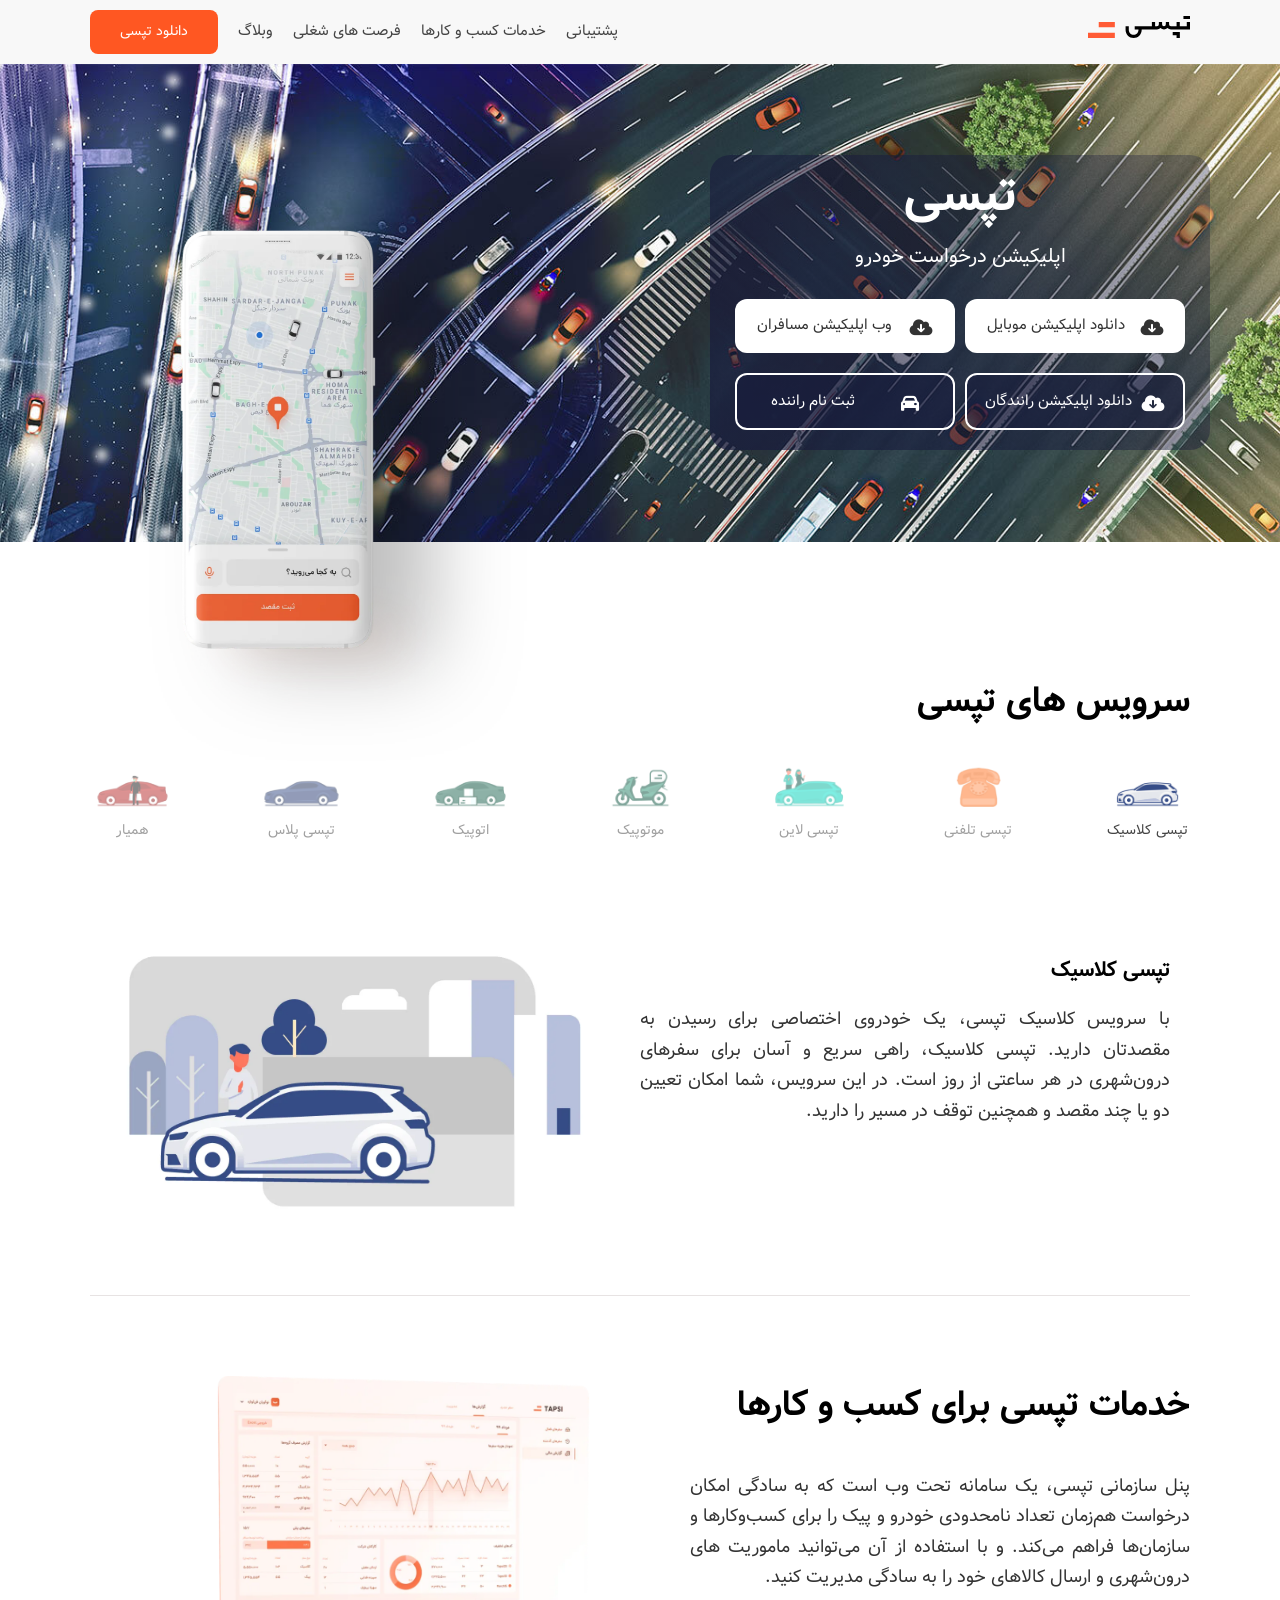
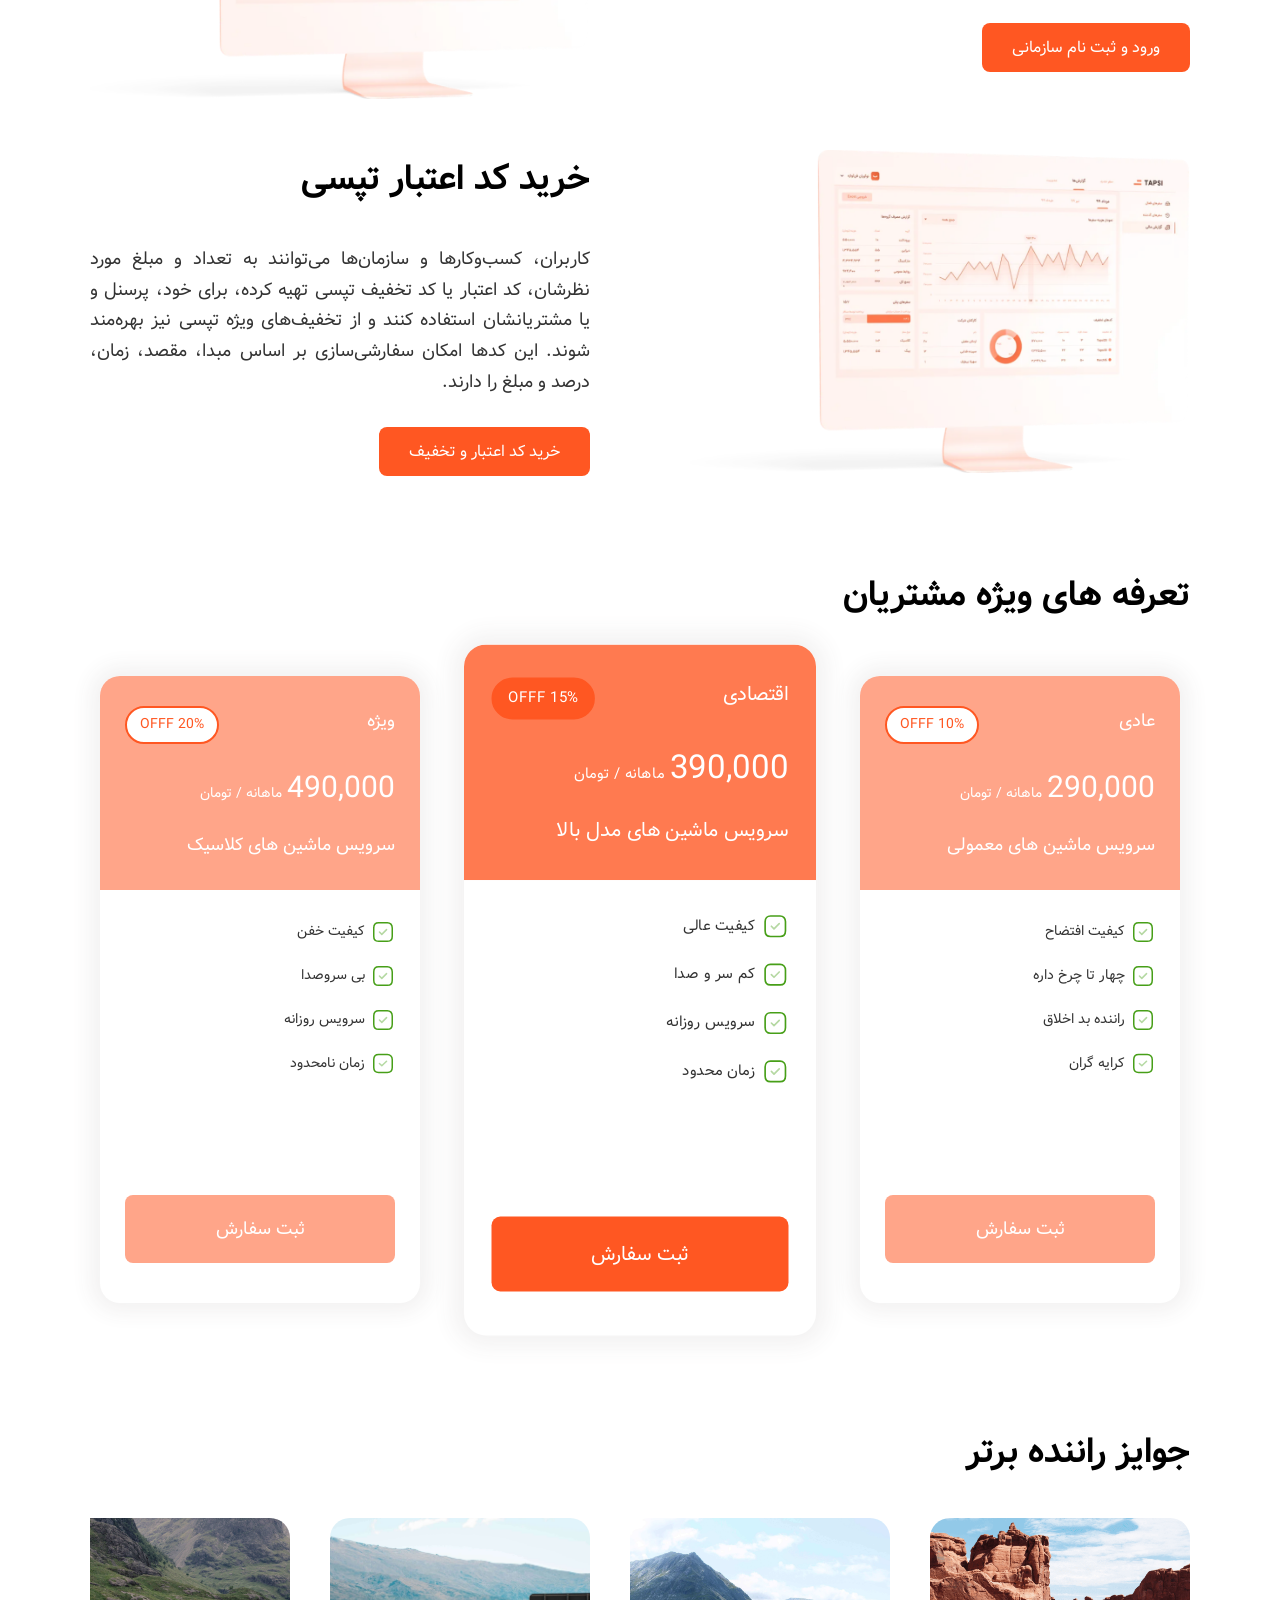
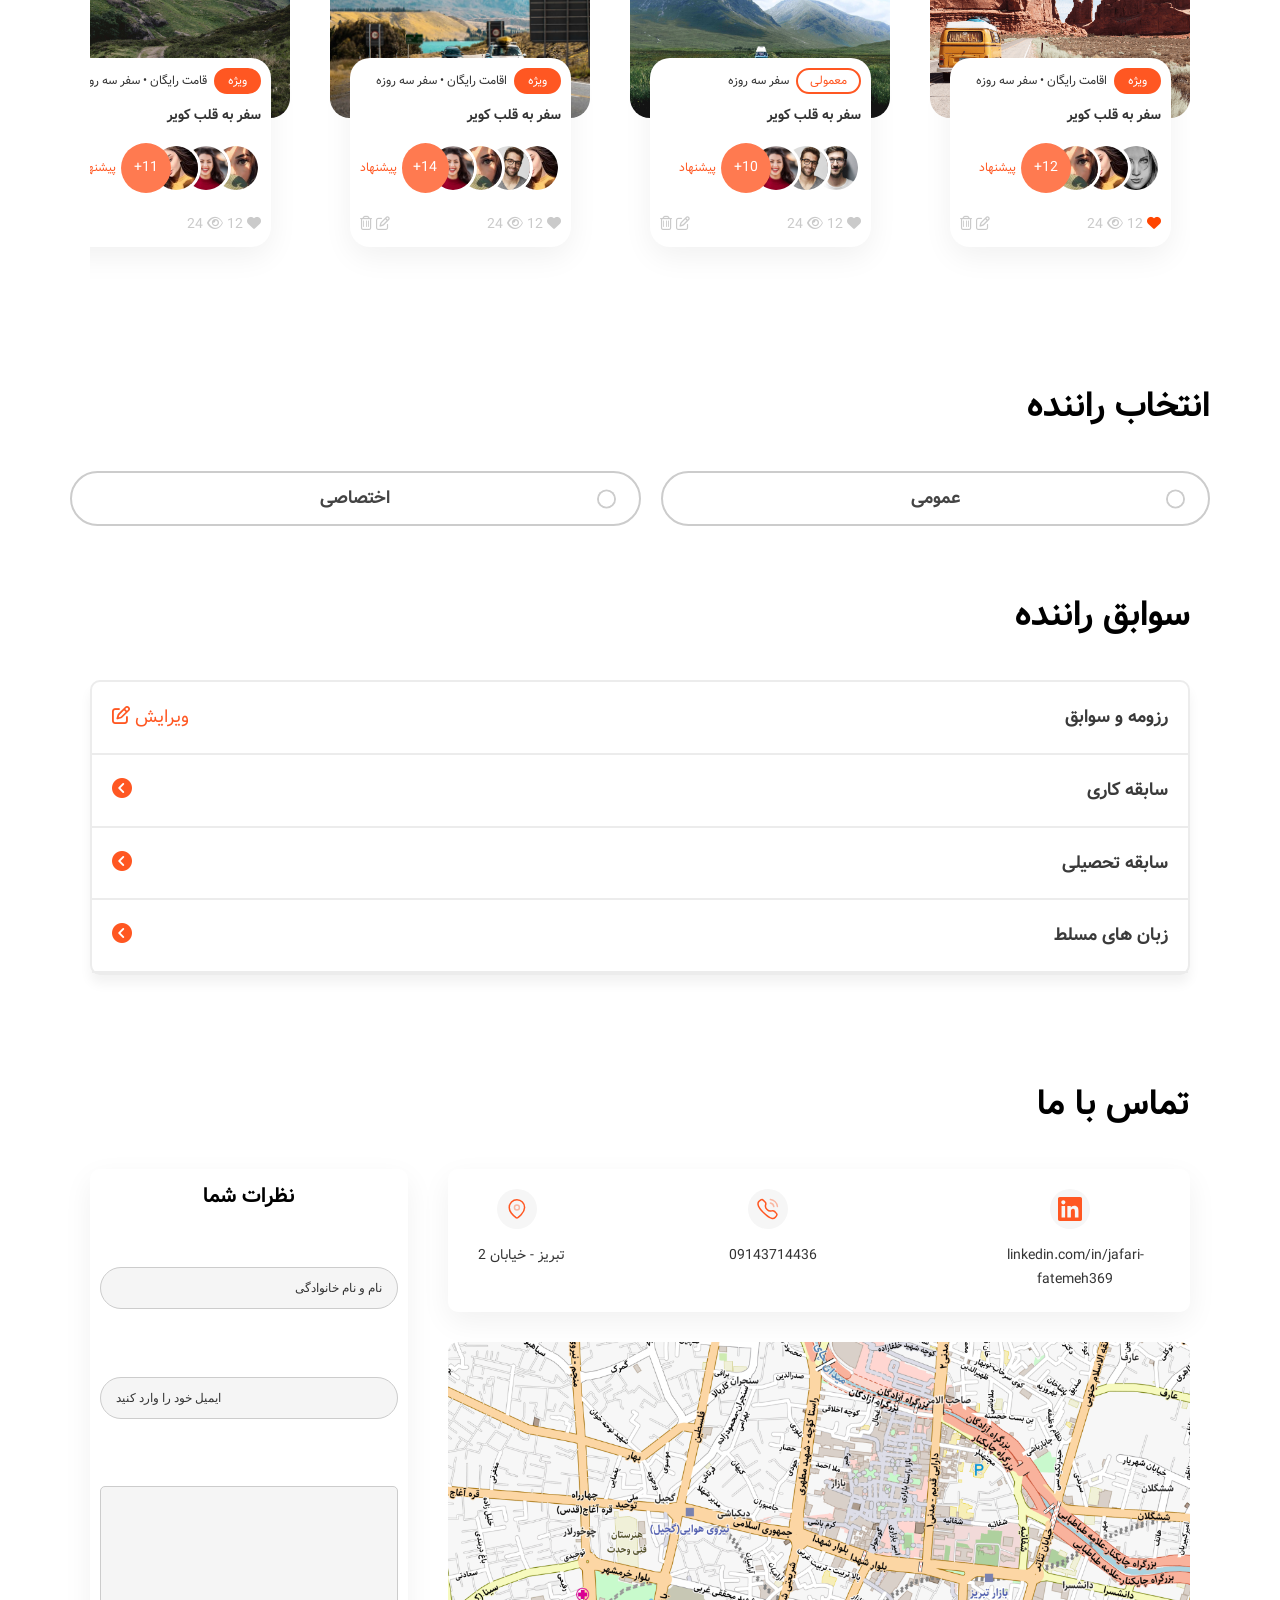
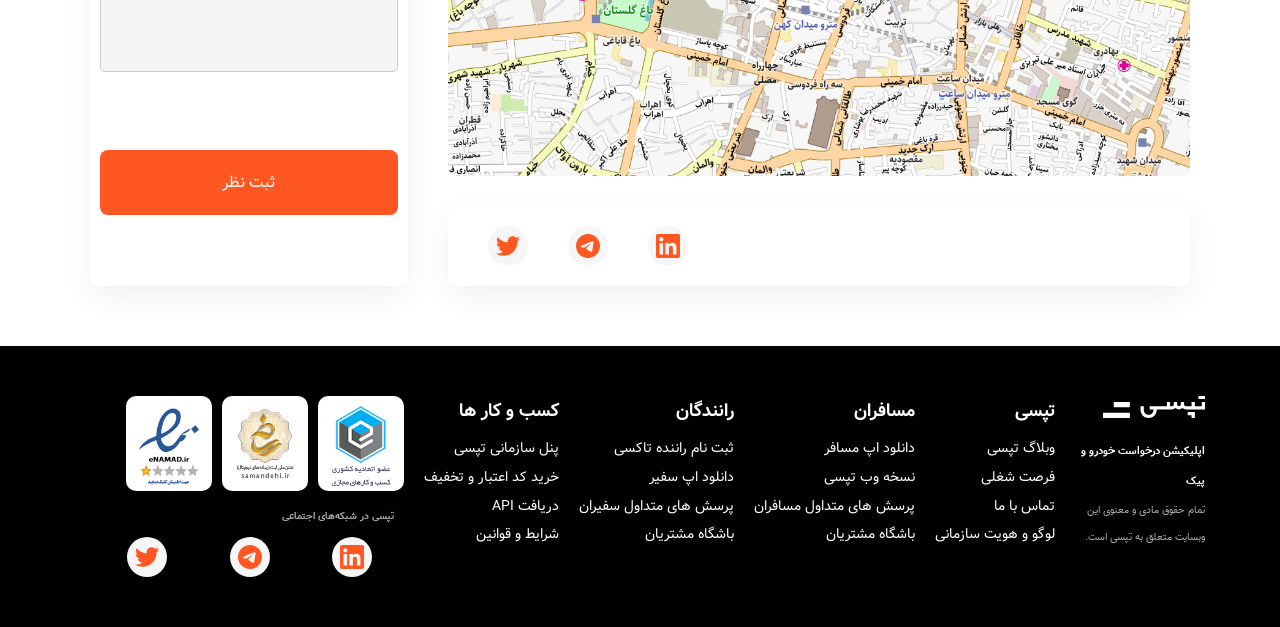
==== index.html @ e0316583 "commit1" ====
<!DOCTYPE html>
<html lang="en" dir="rtl">
  <head>
    <meta charset="UTF-8" />
    <meta name="viewport" content="width=device-width, initial-scale=1.0" />
    <title>Document</title>
    <link rel="stylesheet" href="./css/fonts.css" />
    <link rel="stylesheet" href="./css/style.css" />
    <link
      rel="stylesheet"
      href="https://cdnjs.cloudflare.com/ajax/libs/font-awesome/6.5.1/css/all.min.css"
      integrity="sha512-DTOQO9RWCH3ppGqcWaEA1BIZOC6xxalwEsw9c2QQeAIftl+Vegovlnee1c9QX4TctnWMn13TZye+giMm8e2LwA=="
      crossorigin="anonymous"
      referrerpolicy="no-referrer"
    />
  </head>
  <body>
    <header class="main-header">
      <nav class="nav container">
        <a href="#">
          <img src="/assets/images/logo.svg" alt="" />
        </a>
        <div class="nav__toggler">
          <div class="bar bar-one"></div>
          <div class="bar bar-two"></div>
          <div class="bar bar-three"></div>
        </div>
        <ul class="list nav__list">
          <li class="nav__item"><a href="#">پشتیبانی</a></li>
          <li class="nav__item"><a href="#">خدمات کسب و کارها</a></li>
          <li class="nav__item"><a href="#">فرصت های شغلی</a></li>
          <li class="nav__item"><a href="#">وبلاگ</a></li>
          <li class="nav__item cta">
            <a href="#" class="btn btn--primary btn--block">دانلود تپسی</a>
          </li>
        </ul>
      </nav>
    </header>
    <section class="hero-section">
      <img
        src="./assets/images/mockup-phone.webp"
        alt="phone"
        class="banner-phone"
      />
      <div class="hero-wrapper container">
        <div class="intro-btn">
          <h1>تپسی</h1>
          <h2>اپلیکیشن درخواست خودرو</h2>
          <div class="intro-wrapper">
            <div class="intro-btn__passenger">
              <span class="icon">
                <i class="fas fa-cloud-download-alt"></i>
              </span>
              <p>دانلود اپلیکیشن موبایل</p>
            </div>
            <div class="intro-btn__passenger">
              <span class="icon">
                <i class="fas fa-cloud-download-alt"></i>
              </span>
              <p>وب اپلیکیشن مسافران</p>
            </div>

            <div class="intro-btn__passenger driver-intro">
              <span class="icon">
                <i class="fas fa-cloud-download-alt"></i>
              </span>
              <p>دانلود اپلیکیشن رانندگان</p>
            </div>
            <div class="intro-btn__passenger driver-intro">
              <span class="icon">
                <i class="fas fa-car"></i>
              </span>
              <p>ثبت نام راننده</p>
            </div>
          </div>
        </div>
      </div>
    </section>
    <section class="services container block">
      <h2 class="services__title">سرویس های تپسی</h2>
      <div class="border">
        <div class="services__tabs">
          <a class="tab active" data-tab-target="nav-classic-tab">
            <img
              src="./assets/images/cc-classic.png"
              alt="tapsi-classic-icon"
            />
            <p>تپسی کلاسیک</p>
          </a>
          <a class="tab" data-tab-target="nav-tel-tab">
            <img src="./assets/images/cc-tel.png" alt="tapsi-tel-icon" />
            <p>تپسی تلفنی</p>
          </a>
          <a class="tab" data-tab-target="nav-line-tab">
            <img src="./assets/images/cc-line.png" alt="tapsi-line-icon" />
            <p>تپسی لاین</p>
          </a>
          <a class="tab" data-tab-target="nav-motopeyk-tab">
            <img src="./assets/images/cc-motopeyk.png" alt="motopeyk-icon" />
            <p>موتوپیک</p>
          </a>
          <a class="tab" data-tab-target="nav-autopeyk-tab">
            <img src="./assets/images/cc-autopeyk.png" alt="autopeyk-icon" />
            <p>اتوپیک</p>
          </a>
          <a class="tab" data-tab-target="nav-plus-tab">
            <img src="./assets/images/cc-plus.png" alt="tapsi-plus-icon" />
            <p>تپسی پلاس</p>
          </a>
          <a class="tab" data-tab-target="nav-hamyar-tab">
            <img src="./assets/images/cc-hamyar.png" alt="hamyar-icon" />
            <p>همیار</p>
          </a>
        </div>
        <div class="container block">
          <div class="tab-content active" id="tab-content-border">
            <div class="feature__image">
              <img
                src="./assets/images/illus-classic.webp"
                alt="tapsi-classic-icon"
              />
            </div>
            <div class="feature__detail">
              <h3 class="feature__title">تپسی کلاسیک</h3>
              <p class="feature__text">
                با سرویس کلاسیک تپسی، یک خودروی اختصاصی برای رسیدن به مقصدتان
                دارید. تپسی کلاسیک، راهی سریع و آسان برای سفرهای درون‌شهری در هر
                ساعتی از روز است. در این سرویس، شما امکان تعیین دو یا چند مقصد و
                همچنین توقف در مسیر را دارید.
              </p>
            </div>
          </div>
          <div class="tab-content" id="nav-tel-tab">
            <div class="feature__image">
              <img src="./assets/images/illus-tel.webp" alt="tapsi-tel-icon" />
            </div>
            <div class="feature__detail">
              <h3 class="feature__title">تپسی تلفنی</h3>
              <p class="feature__text">
                سرویس تپسی تلفنی یا ۱۶۳۰، این امکان را به شما می‌دهد که بدون
                نیاز به اینترنت و اپلیکیشن، درخواست خودرو بدهید. این سرویس تاکسی
                تلفنی مناسب زمانی است که به هر دلیلی دسترسی به اینترنت یا
                اپلیکیشن ندارید. همچنین سرویس تلفنی تپسی، راه حلی مناسب برای
                افرادی است که کار کردن با اپلیکیشن‌های موبایلی برایشان راحت
                نیست.
              </p>
            </div>
          </div>
          <div class="tab-content" id="nav-line-tab">
            <div class="feature__image">
              <img src="./assets/images/illus-line.png" alt="tapsi-tel-icon" />
            </div>
            <div class="feature__detail">
              <h3 class="feature__title">تپسی لاین</h3>
              <p class="feature__text">
                تپسی لاین سرویسی است که امکان سفر اشتراکی را برایتان فراهم
                می‌کند. در این سرویس شما با مسافر دیگری که هم‌مسیرتان است،
                هم‌سفر خواهید بود و هزینه سفرتان تقسیم می‌شود. این سرویس در حال
                حاضر به دلیل شرایط همه‌گیری بیماری کرونا از دسترس خارج شده اما
                با بهبود شرایط می‌توانید از سرویس لاین استفاده کنید.
              </p>
            </div>
          </div>
          <div class="tab-content" id="nav-motopeyk-tab">
            <div class="feature__image">
              <img
                src="./assets/images/illus-motopeyk.png"
                alt="tapsi-tel-icon"
              />
            </div>
            <div class="feature__detail">
              <h3 class="feature__title">موتوپیک</h3>
              <p class="feature__text">
                با استفاده از سرویس موتوپیک، بسته‌ها و مرسولاتتان با پیک موتور
                به مقصد ارسال می‌شوند. این سرویس مناسب زمانی است که می‌خواهید
                مرسوله سریع‌تر به مقصد برسد. در این سرویس، شما می‌توانید مسیر
                رسیدن مرسوله‌تان به مقصد را به صورت لحظه‌ای روی نقشه دنبال کنید.
              </p>
            </div>
          </div>
          <div class="tab-content" id="nav-autopeyk-tab">
            <div class="feature__image">
              <img
                src="./assets/images/illus-autopeyk.png"
                alt="tapsi-tel-icon"
              />
            </div>
            <div class="feature__detail">
              <h3 class="feature__title">اتوپیک</h3>
              <p class="feature__text">
                اتوپیک سرویسی برای ارسال بسته‌های شما با خودرو است. این سرویس،
                برای زمانی مناسب است که بسته‌های شما، با موتور قابل ارسال نیستند
                و یا در حین جابجایی، نیاز به مراقبت بیشتری دارند. در این سرویس
                نیز امکان رصد لحظه ‌به لحظه موقعیت مکانی مرسوله تا زمان رسیدن به
                مقصد فراهم است.
              </p>
            </div>
          </div>
          <div class="tab-content" id="nav-plus-tab">
            <div class="feature__image">
              <img src="./assets/images/illus-plus.png" alt="tapsi-tel-icon" />
            </div>
            <div class="feature__detail">
              <h3 class="feature__title">تپسی پلاس</h3>
              <p class="feature__text">
                در سرویس پلاس تاکسی اینترنتی تپسی، خودرویی با مدل بالاتر و عمر
                کمتر، به دنبال شما خواهد آمد. همچنین، رانندگان این سرویس
                بالاترین امتیاز را از مسافران دریافت کرده‌اند. در این سرویس که
                در حال حاضر در تهران فعال است، امکان تعیین چند مقصد یا توقف در
                حین سفر، وجود دارد.
              </p>
            </div>
          </div>
          <div class="tab-content" id="nav-hamyar-tab">
            <div class="feature__image">
              <img
                src="./assets/images/illus-hamyar.png"
                alt="tapsi-tel-icon"
              />
            </div>
            <div class="feature__detail">
              <h3 class="feature__title">همیار</h3>
              <p class="feature__text">
                سرویس همیار تپسی، به جای شما خرید می‌کند. کافیست فروشگاه مورد
                نظر خود را به عنوان مبدا مشخص کرده و لیست خریدتان را داخل اپ
                وارد کنید. این خرید‌ها می‌تواند از سوپرمارکت یا داروخانه مورد
                نظر شما باشند.
              </p>
            </div>
          </div>
        </div>
      </div>
    </section>
    <section class="feature container block">
      <div class="feature__image">
        <img src="/assets/images/i-mac-1.png" alt="" />
      </div>
      <div class="feature__detail">
        <h2 class="feature__title">خدمات تپسی برای کسب و کارها</h2>
        <p class="feature__text">
          پنل سازمانی تپسی، یک سامانه تحت وب است که به سادگی امکان درخواست
          هم‌زمان تعداد نامحدودی خودرو و پیک را برای کسب‌وکارها و سازمان‌ها
          فراهم می‌کند. و با استفاده از آن می‌توانید ماموریت های درون‌شهری و
          ارسال کالاهای خود را به سادگی مدیریت کنید.
        </p>
        <button class="btn btn--primary">ورود و ثبت نام سازمانی</button>
      </div>
    </section>
    <section class="feature container block charge">
      <div class="feature__image">
        <img src="/assets/images/i-mac-1.png" alt="" />
      </div>
      <div class="feature__detail">
        <h2 class="feature__title">خرید کد اعتبار تپسی</h2>
        <p class="feature__text">
          کاربران، کسب‌وکارها و سازمان‌ها می‌توانند به تعداد و مبلغ مورد نظرشان،
          کد اعتبار یا کد تخفیف تپسی تهیه کرده، برای خود، پرسنل و یا مشتریانشان
          استفاده کنند و از تخفیف‌های ویژه تپسی نیز بهره‌مند شوند. این کدها
          امکان سفارشی‌سازی بر اساس مبدا، مقصد، زمان، درصد و مبلغ را دارند.
        </p>
        <button class="btn btn--primary">خرید کد اعتبار و تخفیف</button>
      </div>
    </section>
    <section class="container block">
      <h2 class="block__heading">تعرفه های ویژه مشتریان</h2>
      <div class="block-plan">
        <div class="plan">
          <div class="card card--secondary">
            <header class="card__header">
              <span class="plan__introduction">
                <span class="plan__name">عادی</span>
                <span class="badge badge--secondary"> 10% OFFF </span>
              </span>
              <span class="plan__price">290,000</span>
              <span class="plan__billing-cycle">ماهانه / تومان</span>
              <span class="plan__description">سرویس ماشین های معمولی</span>
            </header>
            <div class="card__body">
              <ul class="list list--tick">
                <li class="list__item">کیفیت افتضاح</li>
                <li class="list__item">چهار تا چرخ داره</li>
                <li class="list__item">راننده بد اخلاق</li>
                <li class="list__item">کرایه گران </li>

              </ul>
              <button class="btn btn--secondary btn--block">ثبت سفارش</button>
            </div>
          </div>
        </div>
        <div class="plan plan--popular">
          <div class="card card--primary">
            <header class="card__header">
              <span class="plan__introduction">
                <span class="plan__name">اقتصادی</span>
                <span class="badge badge--primary"> 15% OFFF </span>
              </span>
              <span class="plan__price">390,000</span>
              <span class="plan__billing-cycle">ماهانه / تومان</span>
              <span class="plan__description">سرویس ماشین های مدل بالا</span>
            </header>
            <div class="card__body">
              <ul class="list list--tick">
                <li class="list__item">کیفیت عالی</li>
                <li class="list__item">کم سر و صدا</li>
                <li class="list__item">سرویس روزانه</li>
                <li class="list__item">زمان محدود</li>
              </ul>
              <button class="btn btn--primary btn--block">ثبت سفارش</button>
            </div>
          </div>
        </div>
        <div class="plan">
          <div class="card card--secondary">
            <header class="card__header">
              <span class="plan__introduction">
                <span class="plan__name">ویژه</span>
                <span class="badge badge--secondary"> 20% OFFF </span>
              </span>
              <span class="plan__price">490,000</span>
              <span class="plan__billing-cycle">ماهانه / تومان</span>
              <span class="plan__description">سرویس ماشین های کلاسیک</span>
            </header>
            <div class="card__body">
              <ul class="list list--tick">
                <li class="list__item">کیفیت خفن</li>
                <li class="list__item">بی سروصدا</li>
                <li class="list__item">سرویس روزانه</li>
                <li class="list__item">زمان نامحدود</li>
              </ul>
              <button class="btn btn--secondary btn--block">ثبت سفارش</button>
            </div>
          </div>
        </div>
      </div>
    </section>
    <section class="container travell block">
      <h2 class="block__heading">جوایز راننده برتر</h2>
      <div class="travell__slides">
        <div class="travell__slide">
          <div class="slide__img">
            <img src="/assets/images/travell.png" alt="" />
          </div>
          <div class="slide__detail">
            <div class="slide__header">
              <span class="badge badge--primary">ویژه</span>
              <p>اقامت رایگان &bull; سفر سه روزه</p>
            </div>
            <p class="slide__title">سفر به قلب کویر</p>
            <div class="avatar-group">
              <div class="avatar">
                <img src="/assets/images/avatar00.jpg" />
              </div>
              <div class="avatar">
                <img src="assets/images/avatar01.jpg" />
              </div>
              <div class="avatar">
                <img src="/assets/images/avatar03.jpg" />
              </div>
              <div class="hidden-avatars">12+</div>
              <span class="slide__suggest">پیشنهاد</span>
            </div>
            <div class="slide__icons">
              <div class="">
                <i class="fas fa-heart" style="color: orangered"></i>
                <span>12</span>
                <i class="far fa-eye"></i>
                <span>24</span>
              </div>
              <div>
                <i class="far fa-edit"></i>
                <i class="far fa-trash-alt"></i>
              </div>
            </div>
          </div>
        </div>
        <div class="travell__slide">
          <div class="slide__img">
            <img src="/assets/images/travell-2.jpg" alt="" />
          </div>
          <div class="slide__detail">
            <div class="slide__header">
              <span class="badge badge--secondary">معمولی</span>
              <p>سفر سه روزه</p>
            </div>
            <p class="slide__title">سفر به قلب کویر</p>
            <div class="avatar-group">
              <div class="avatar">
                <img src="/assets/images/avatar04.jpg" />
              </div>
              <div class="avatar">
                <img src="assets/images/avatar05.jpg" />
              </div>
              <div class="avatar">
                <img src="/assets/images/avatar02.jpg" />
              </div>
              <div class="hidden-avatars">10+</div>
              <span class="slide__suggest">پیشنهاد</span>
            </div>
            <div class="slide__icons">
              <div class="">
                <i class="fas fa-heart"></i>
                <span>12</span>
                <i class="far fa-eye"></i>
                <span>24</span>
              </div>
              <div>
                <i class="far fa-edit"></i>
                <i class="far fa-trash-alt"></i>
              </div>
            </div>
          </div>
        </div>
        <div class="travell__slide">
          <div class="slide__img">
            <img src="/assets/images/travell-3.jpg" alt="" />
          </div>
          <div class="slide__detail">
            <div class="slide__header">
              <span class="badge badge--primary">ویژه</span>
              <p>اقامت رایگان &bull; سفر سه روزه</p>
            </div>
            <p class="slide__title">سفر به قلب کویر</p>
            <div class="avatar-group">
              <div class="avatar">
                <img src="/assets/images/avatar01.jpg" />
              </div>
              <div class="avatar">
                <img src="assets/images/avatar05.jpg" />
              </div>
              <div class="avatar">
                <img src="/assets/images/avatar03.jpg" />
              </div>
              <div class="avatar">
                <img src="/assets/images/avatar02.jpg" />
              </div>
              <div class="hidden-avatars">14+</div>
              <span class="slide__suggest">پیشنهاد</span>
            </div>
            <div class="slide__icons">
              <div class="">
                <i class="fas fa-heart"></i>
                <span>12</span>
                <i class="far fa-eye"></i>
                <span>24</span>
              </div>
              <div>
                <i class="far fa-edit"></i>
                <i class="far fa-trash-alt"></i>
              </div>
            </div>
          </div>
        </div>
        <div class="travell__slide">
          <div class="slide__img">
            <img src="/assets/images/travell-4.jpg" alt="" />
          </div>
          <div class="slide__detail">
            <div class="slide__header">
              <span class="badge badge--primary">ویژه</span>
              <p>قامت رایگان &bull; سفر سه روزه</p>
            </div>
            <p class="slide__title">سفر به قلب کویر</p>
            <div class="avatar-group">
              <div class="avatar">
                <img src="/assets/images/avatar03.jpg" />
              </div>
              <div class="avatar">
                <img src="assets/images/avatar02.jpg" />
              </div>
              <div class="avatar">
                <img src="/assets/images/avatar01.jpg" />
              </div>
              <div class="hidden-avatars">11+</div>
              <span class="slide__suggest">پیشنهاد</span>
            </div>
            <div class="slide__icons">
              <div class="">
                <i class="fas fa-heart"></i>
                <span>12</span>
                <i class="far fa-eye"></i>
                <span>24</span>
              </div>
              <div>
                <i class="far fa-edit"></i>
                <i class="far fa-trash-alt"></i>
              </div>
            </div>
          </div>
        </div>
      </div>
    </section>
    <section class="container">
      <h2 class="block__heading">انتخاب راننده</h2>
      <div class="select-type">
        <div class="select-control">
          <input type="radio" name="webinar" id="type-A" />
          <label for="type-A">عمومی</label>
        </div>
        <div class="select-control">
          <input type="radio" name="webinar" id="type-B" />
          <label for="type-B">اختصاصی</label>
        </div>
      </div>
    </section>
    <section class="container block">
      <h2>سوابق راننده</h2>
      <div class="accondion-wrapper">
        <div class="accordion__intro">
          <h2 class="accordion__heading">رزومه و سوابق</h2>
          <span>
            <span>ویرایش</span>
            <span>
              <i class="far fa-edit"></i>
            </span>
          </span>
        </div>
        <div class="accordion">
          <header class="accordion__header">
            <h2 class="accordion__heading">سابقه کاری</h2>
            <span class="">
              <i class="fas fa-chevron-circle-left"></i>
            </span>
          </header>
          <div class="accordion__content">
            <p>
              لورم ایپسوم متن ساختگی با تولید سادگی نامفهوم از صنعت چاپ و با
              استفاده از طراحان گرافیک است. چاپگرها و متون بلکه روزنامه و مجله
              در ستون و سطرآنچنان که لازم است و برای شرایط فعلی تکنولوژی مورد
              نیاز و کاربردهای متنوع با هدف بهبود ابزارهای کاربردی می باشد.
            </p>
          </div>
        </div>
        <div class="accordion">
          <header class="accordion__header">
            <h2 class="accordion__heading">سابقه تحصیلی</h2>
            <span class="">
              <i class="fas fa-chevron-circle-left"></i>
            </span>
          </header>
          <div class="accordion__content">
            <p>
              لورم ایپسوم متن ساختگی با تولید سادگی نامفهوم از صنعت چاپ و با
              استفاده از طراحان گرافیک است. چاپگرها و متون بلکه روزنامه و مجله
              در ستون و سطرآنچنان که لازم است و برای شرایط فعلی تکنولوژی مورد
              نیاز و کاربردهای متنوع با هدف بهبود ابزارهای کاربردی می باشد.
            </p>
          </div>
        </div>
        <div class="accordion">
          <header class="accordion__header">
            <h2 class="accordion__heading">زبان های مسلط</h2>
            <span class="">
              <i class="fas fa-chevron-circle-left"></i>
            </span>
          </header>
          <div class="accordion__content">
            <p>
              لورم ایپسوم متن ساختگی با تولید سادگی نامفهوم از صنعت چاپ و با
              استفاده از طراحان گرافیک است. چاپگرها و متون بلکه روزنامه و مجله
              در ستون و سطرآنچنان که لازم است و برای شرایط فعلی تکنولوژی مورد
              نیاز و کاربردهای متنوع با هدف بهبود ابزارهای کاربردی می باشد.
            </p>
          </div>
        </div>
      </div>
    </section>

    <section class="container block">
      <h2 class="block-heading">تماس با ما</h2>
      <div class="contact-us">
        <div class="contact-us__social">
          <span class="icon-container">
            <svg class="icon">
              <use xlink:href="/assets/images/svg-sprite.svg#linkedin"></use>
            </svg>
          </span>
          <span class="icon-container">
            <svg class="icon">
              <use xlink:href="/assets/images/svg-sprite.svg#telegram"></use>
            </svg>
          </span>
          <span class="icon-container">
            <svg class="icon">
              <use xlink:href="/assets/images/svg-sprite.svg#twitter"></use>
            </svg>
          </span>
        </div>
        <div class="contact-us__icons">
          <div class="icon-holder">
            <span class="icon-holder__label"
              >linkedin.com/in/jafari-fatemeh369</span
            >
            <span class="icon-container">
              <svg class="icon">
                <use xlink:href="/assets/images/svg-sprite.svg#linkedin"></use>
              </svg>
            </span>
          </div>
          <div class="icon-holder">
            <span class="icon-holder__label">09143714436</span>
            <span class="icon-container">
              <svg class="icon">
                <use xlink:href="/assets/images/svg-sprite.svg#Calling"></use>
              </svg>
            </span>
          </div>
          <div class="icon-holder">
            <span class="icon-holder__label"> تبریز - خیابان 2</span>
            <span class="icon-container">
              <svg class="icon icon--small">
                <use xlink:href="/assets/images/svg-sprite.svg#Location"></use>
              </svg>
            </span>
          </div>
        </div>
        <div class="contact-us__map">
          <img src="/assets/images/Tabriz.png" alt="" />
        </div>
        <div class="contact-us__form">
          <div class="form-wrapper">
            <h3>نظرات شما</h3>
            <form>
              <input type="text" placeholder="نام و نام خانوادگی " />
              <input
                type="email"
                placeholder="ایمیل خود را وارد کنید"
                dir="ltr"
              />
              <textarea name="" id="" cols="30" rows="10"></textarea>
              <button type="submit" class="btn btn--primary">ثبت نظر</button>
            </form>
          </div>
        </div>
      </div>
    </section>

    <footer class="main-footer">
      <div class="container footer">
        <div class="footer__item footer-first">
          <a class="footer-logo">
            <svg
              xmlns="http://www.w3.org/2000/svg"
              width="102"
              height="22"
              viewBox="0 0 102 22"
            >
              <g fill-rule="evenodd">
                <path
                  fill="#fff"
                  d="M102 5.946h-3.222v4.28H91.8v-4.28h-3.221v4.28h-5.637a1.878 1.878 0 0 1-1.879-1.872V5.946h-3.221v2.408a1.878 1.878 0 0 1-1.879 1.873 1.878 1.878 0 0 1-1.879-1.873V5.946h-3.221v2.408a1.878 1.878 0 0 1-1.879 1.873h-1.879V5.946h-3.22v4.28h-17.18v3.212h3.758v.535c0 2.656-2.167 4.816-4.831 4.816-2.664 0-4.832-2.16-4.832-4.816v-3.746H37.58v3.746c0 4.426 3.613 8.027 8.053 8.027 4.44 0 8.052-3.6 8.052-8.027v-.535H68.985a5.09 5.09 0 0 0 3.489-1.381 5.09 5.09 0 0 0 3.49 1.38 5.09 5.09 0 0 0 3.489-1.38 5.089 5.089 0 0 0 3.489 1.38H102V5.947z"
                ></path>
                <path
                  fill="#fff"
                  d="M84.702 19.297h3.854V22h3.304v-5.946h-7.158zM102 0h-6.561v2.973H102z"
                ></path>
                <path
                  fill="#fff"
                  d="M26.842 11.297H10.737V5.946h16.105zM26.842 22H0v-5.351h26.842z"
                ></path>
              </g>
            </svg>
          </a>
          <div class="line">
            <h3 class="footer-text">اپلیکیشن درخواست خودرو و پیک</h3>
            <p class="footer-text-end">
              تمام حقوق مادی و معنوی این وبسایت متعلق به تپسی است.
            </p>
          </div>
        </div>
        <div class="footer__item">
          <h6>تپسی</h6>
          <a href="#">وبلاگ تپسی</a>
          <a href="#">فرصت شغلی</a>
          <a href="#">تماس با ما</a>
          <a href="#">لوگو و هویت سازمانی</a>
        </div>
        <div class="footer__item">
          <h6>مسافران</h6>
          <a href="#">دانلود اپ مسافر</a>
          <a href="#">نسخه وب تپسی</a>
          <a href="#">پرسش های متداول مسافران</a>
          <a href="#">باشگاه مشتریان</a>
        </div>
        <div class="footer__item">
          <h6>رانندگان</h6>
          <a href="#">ثبت نام راننده تاکسی</a>
          <a href="#">دانلود اپ سفیر</a>
          <a href="#">پرسش های متداول سفیران</a>
          <a href="#">باشگاه مشتریان</a>
        </div>
        <div class="footer__item">
          <h6>کسب و کار ها</h6>
          <a href="#">پنل سازمانی تپسی</a>
          <a href="#">خرید کد اعتبار و تخفیف</a>
          <a href="#">دریافت API</a>
          <a href="#">شرایط و قوانین</a>
        </div>
        <div class="footer__item">
          <div class="">
            <div class="footer__item enemad">
              <a href="#" class="footer__enemad">
                <img src="/assets/images/enemad.png" alt="" />
              </a>
              <a href="#" class="footer__enemad">
                <img src="/assets/images/footer-logo1.png" alt="" />
              </a>
              <a href="#" class="footer__enemad">
                <img src="/assets/images/footer-logo2.png" alt="" />
              </a>
            </div>
            <div>
              <h3 class="social-text">تپسی در شبکه‌های اجتماعی</h3>
              <div class="contact-us__social1">
                <div class="icon-container">
                  <svg class="icon">
                    <use
                      xlink:href="/assets/images/svg-sprite.svg#linkedin"
                    ></use>
                  </svg>
                </div>
                <div class="icon-container">
                  <svg class="icon">
                    <use
                      xlink:href="/assets/images/svg-sprite.svg#telegram"
                    ></use>
                  </svg>
                </div>
                <div class="icon-container">
                  <svg class="icon">
                    <use
                      xlink:href="/assets/images/svg-sprite.svg#twitter"
                    ></use>
                  </svg>
                </div>
              </div>
            </div>
          </div>
        </div>
      </div>
    </footer>

    <script src="./js/main.js"></script>
  </body>
</html>
---- css/fonts.css ----
@font-face {
  font-family: "vazir";
  font-weight: 400;
  font-style: normal;
  src: url("/assets/fonts/Vazir.woff") format("woff");
}

@font-face {
  font-family: "vazir";
  font-weight: 700;
  font-style: normal;
  src: url("/assets/fonts/Vazir-Bold.woff") format("woff");
}

body,
button {
  font-family: "vazir";
}

* {
  -webkit-user-select: none;
}

/*  PREVENT TEXT SIZE SCALLING */

/* iPhone, portrait & landscape. */
@media all and (max-device-width: 480px) {
  html,
  body,
  p {
    text-size-adjust: none !important;
    -webkit-text-size-adjust: none !important;
    -moz-text-size-adjust: none !important;
    -ms-text-size-adjust: none !important;
  }
}
/* iPad, portrait & landscape. */
@media all and (min-device-width: 768px) and (max-device-width: 1024px) {
  html,
  body,
  p {
    text-size-adjust: none !important;
    -webkit-text-size-adjust: none !important;
    -moz-text-size-adjust: none !important;
    -ms-text-size-adjust: none !important;
  }
}
---- css/style.css ----
/* Reset  */
*,
*::before,
*::after {
  box-sizing: border-box;
  margin: 0;
  padding: 0;
  /* list-style: none; */
}

/* root variable */
:root {
  --color-primary: #ff5722;
  --color-primary-light: #ff7a50;
  --color-secondary-light: #fff6f2;
  --color-secondary-dark: #ffa589;
  --color-navbar: #f8f8f8;
  --color-headings: #000;
  --color-body: #333333;
  --color-white: #fff;
  --avatar-size: 50px;
}

html {
  font-size: 62.5%;
}
body {
  color: var(--color-body);
  font-size: 1.4rem;
  line-height: 1.7;
  overflow-x: hidden;
}
html,
body,
p {
  text-size-adjust: none !important;
  -webkit-text-size-adjust: none !important;
  -moz-text-size-adjust: none !important;
  -ms-text-size-adjust: none !important;
}

h1,
h2,
h3 {
  color: var(--color-headings);
  font-weight: 700;
}

h1 {
  font-size: 2.5rem;
}

h2 {
  font-size: 2.2rem;
  margin-bottom: 1.5rem;
}

@media screen and (min-width: 1024px) {
  body {
    font-size: 1.8rem;
  }
  h1 {
    font-size: 5rem;
  }
  h2 {
    font-size: 3.5rem;
    margin-bottom: 3.5rem;
  }
}

/* buttons */
.btn {
  cursor: pointer;
  outline: 0;
  border: 0;
  padding: 2rem 2.5rem;
  border-radius: 8px;
  margin: 1rem 0;
  text-align: center;
  white-space: nowrap;
  font-size: 1.4rem;
}
.btn--primary {
  background-color: var(--color-primary);
  color: var(--color-white);
}
.btn--secondary {
  background-color: var(--color-secondary-dark);
  color: var(--color-white);
}
.btn--block {
  width: 100%;
  font-size: 1.6rem;
}
@media screen and (min-width: 1024px) {
  .btn {
    font-size: 1.6rem;
  }
  .btn--block {
    font-size: 2rem;
  }
}

/* Badge */
.badge {
  display: inline-block;
  padding: 0.5rem 1.3rem;
  background-color: #fff;
  border-radius: 32px;
  border: 2px solid var(--color-primary);
  color: var(--color-primary);
  text-transform: uppercase;
  font-size: 1.2rem;
}
.badge--primary {
  background-color: var(--color-primary);
  color: var(--color-white);
}
@media screen and (min-width: 1024px) {
  .badge {
    font-size: 1.4rem;
  }
}

/* List */
.list {
  list-style: none;
  font-size: 1.8rem;
}
.list--inline .list__item {
  display: inline-block;
  margin-left: 2rem;
}

/* .list--tick .list__item::before {
  content: "";
  width: 20px;
  height: 20px;
  background: url(/assets/images/Tick-Square.svg) no-repeat;
  padding-right: 2rem;
} */

.list--tick .list__item {
  background: url(/assets/images/Tick-Square.svg) no-repeat;
  background-position: right center;
  padding-right: 3rem;
  margin-bottom: 1.5rem;
}

@media screen and (min-width: 1024px) {
  .list--tick .list__item {
    font-size: 1.8rem;
    margin-bottom: 2rem;
  }
}

/* NAVBAR */
.main-header {
  background-color: var(--color-navbar);
}
.nav {
  display: flex;
  justify-content: space-between;
  align-items: center;
  flex-wrap: wrap;
  padding: 1rem 2rem;
}
.nav__list {
  width: 100%;
  display: flex;
  flex-direction: column;
  font-size: 1.4rem;
  max-height: 0;
  overflow: hidden;
  opacity: 0;
  transition: all 0.4s ease-out;
}
.nav.nav__expanded .nav__list {
  max-height: 100vh;
  opacity: 1;
}
.nav__item {
  margin-top: 1rem;
  border-bottom: 1px solid #ccc;
}
.nav__item > a {
  text-decoration: none;
  color: #444;
  display: block;
  padding: 0.5rem 0;
  transition: all 0.4s ease-out;
}
.nav__item > a:hover {
  color: var(--color-primary);
}
.nav__item.cta {
  font-size: 1.4rem;
  border: 0;
}
.nav__item.cta > a {
  color: #fff;
  font-size: 1.4rem;
}
.nav__item .btn {
  padding: 1rem 3rem;
}

@media screen and (min-width: 768px) {
  .nav {
    padding: 0 2rem;
  }
  .nav__toggler {
    display: none;
  }
  .nav__list {
    flex-direction: row;
    align-items: center;
    width: auto;
    opacity: 1;
    max-height: 100%;
  }
  .nav__item {
    margin-right: 2rem;
    margin-top: 0;
    font-size: 1.5rem;
    border: 0;
  }
}

/* TOGGLER */
.nav__toggler {
  cursor: pointer;
}
.bar {
  width: 25px;
  height: 3px;
  background-color: #000;
  margin: 5px 0;
  border-radius: 5px;
  transition: all 0.4s ease-out;
}
.nav.nav__expanded .bar-one {
  transform: rotate(-45deg) translate(-9px, 6px);
  margin: 8px 0;
}
.nav.nav__expanded .bar-two {
  opacity: 0;
  transform: translateX(-20px);
}
.nav.nav__expanded .bar-three {
  transform: rotate(45deg) translate(-8px, -8px);
  margin: 8px 0;
}

/* HERO SECTION */
.hero-section {
  position: relative;
  width: 100vw;
  height: 478px;
  background-image: url("../assets/images/banner.jpg");
  background-size: cover;
  background-position: center;
}
.hero-section .banner-img {
  width: 100%;
  height: auto;
} 
.hero-wrapper {
  position: absolute;
  top: 0;
  left: 0;
  width: 100%;
  height: 478px;
  display: flex;
  justify-content: center;
  align-items: center;
}
.intro-btn {
  border-radius: 20px;
  background-image: linear-gradient(
    51deg,
    rgba(23, 26, 60, 0.7) 5%,
    rgba(23, 26, 60, 0.3) 95%
  );
  padding: 16px;
  border-radius: 12px;
  display: flex;
  flex-direction: column;
  align-items: center;
  max-width: 300px;
}
.intro-btn h1 {
  font-size: 2.5rem;
  color: #fff;
  margin-top: 0;
}
.intro-btn h2 {
  font-size: 1.6rem;
  color: #fff;
  margin-bottom: 2.5rem;
}
.intro-btn__passenger {
  background-color: #fff;
  border-radius: 12px;
  margin-bottom: 2rem;
  padding: 14px;
  width: 220px;
}
.intro-wrapper {
  display: flex;
  flex-direction: column;
  flex-wrap: wrap;
}
.intro-btn__passenger {
  cursor: pointer;
  display: flex;
  align-items: center;
  justify-content: space-around;
}
.intro-btn__passenger p {
  font-size: 1.2rem;
}
.intro-btn__passenger > i {
  color: #000;
}
.intro-btn__passenger.driver-intro {
  border: 2px solid #fff;
  background-color: rgba(23, 26, 60, 0.5) !important;
  color: #fff;
}
.banner-phone {
  display: none;
}

@media screen and (min-width: 768px) {

  .hero-wrapper {
    justify-content: flex-start;
    right: 0;
  }
  .intro-wrapper {
    flex-direction: row;
    justify-content: space-between;
    align-items: center;
  }
  .intro-btn {
    width: 500px;
    max-width: 500px;
    padding: 0 25px;
    border-radius: 20px;
  }
  .intro-btn h1 {
    font-size: 5rem;
  }
  .intro-btn h2 {
    font-size: 2rem;
    font-weight: 400;
  }
  .intro-btn__passenger p {
    font-size: 1.5rem;
  }
  .banner-phone {
    display: block;
    position: absolute;
    left: 10%;
    bottom: -50%;
    height: auto;
    width: 420px;
  }
}

/* PLAN */
.block-plan {
  display: grid;
  gap: 8rem 6rem;
  justify-content: center;
  grid-template-columns: repeat(auto-fit, minmax(250px, 320px));
  margin-top: 5rem;
}
.plan {
  font-size: 1.8rem;
  transition: all 0.2s ease-out;
}

.card {
  border-radius: 20px;
  overflow: hidden;
  box-shadow: 0 0 20px 10px hsla(0, 4%, 95%, 0.986);
}
.card__header,
.card__body {
  padding: 3rem 2.5rem;
}
.card__header {
  color: var(--color-white);
}
.card--secondary .card__header {
  background-color: var(--color-secondary-dark);
}
.card--primary .card__header {
  background-color: var(--color-primary-light);
}
.plan__introduction {
  display: flex;
  justify-content: space-between;
  margin-bottom: 2rem;
}
.plan__price {
  font-size: 3rem;
}
.plan__billing-cycle {
  font-size: 1.4rem;
}
.plan__description {
  margin-top: 1.5rem;
  display: block;
}
.plan .btn--block {
  margin-top: 10rem;
  font-size: 1.6rem;
}
.plan--popular {
  transform: scale(1.1);
}
.plan--popular:hover {
  transform: scale(1.15);
}
.plan:hover {
  transform: scale(1.05);
}
.plan .list__item {
  font-size: 1.4rem;
}
@media screen and (min-width: 1024px) {
  /* .block-plan {
    grid-template-columns: repeat(3, 1fr);
  } */
  .plan .btn--block {
    font-size: 1.8rem;
  }
}

/* container */
.container {
  max-width: 1140px;
  margin: 0 auto;
}

/* services */
.services__tabs {
  display: flex;
  flex-direction: row;
  justify-content: space-between;
  overflow: auto;
  padding: 5px 0 15px;
}
.services__tabs a {
  display: block;
  text-decoration: none;
  color: #444;
  display: flex;
  flex-direction: column;
  align-items: center;
  max-width: 100px;
}
.services__tabs .tab > p {
  margin-top: 1.5rem;
  font-size: 1.2rem;
}
.services__tabs img {
  max-width: 85px;
}

.services__tabs .tab {
  opacity: 0.5;
  cursor: pointer;
  transition: all 0.3s ease-out;
}
.services__tabs .tab:hover {
  opacity: 1;
}
.services__title {
  font-size: 2rem;
  font-weight: 700;
  margin-bottom: 20px;
  margin-top: 7rem;
}

.services .feature__title {
  margin: 1.5rem 0;
}
.services .feature__image {
  display: none;
}
.tab-content {
  margin-top: 2rem;
  display: flex;
  justify-content: space-between;
  align-items: center;
}

.services .feature__detail {
  width: 100%;
}
.tab-content {
  display: none;
}
.tab-content.active {
  display: flex;
}
.tab.active {
  opacity: 1;
}

@media screen and (min-width: 1024px) {
  .services__tabs .tab > p {
    margin-top: 1rem;
    font-size: 1.4rem;
  }
  .services__tabs img {
    width: 100%;
  }
  .services__title {
    font-size: 3.5rem;
    margin-bottom: 30px;
  }
  .services .feature__image {
    display: block;
  }
  .services .feature__detail {
    width: 50%;
  }
  .services .feature__image {
    width: 45%;
  }
  .services .feature__image img {
    width: 100%;
  }
  .tab-content {
    align-items: start;
  }
}
.border {
  border-bottom: 1px solid #e7e3e3;
}


.block {
  padding: 4rem 2rem;
}
@media screen and (min-width: 768px) {
  .block {
    padding: 6rem 2rem;
  }
}
.block-heading {
  margin-top: -2rem;
}

/* FEATURE */
.feature {
  display: grid;
  justify-content: center;
  padding: 2rem;
  gap: 0rem 10rem;
}
.feature__text {
  margin-bottom: 2rem;
  text-align: justify;
}
.feature .btn {
  padding: 1.2rem 3rem;
}
.feature__image > img {
  width: 100%;
  height: auto;
}
.feature__image {
  width: 90%;
  justify-self: flex-end;
  margin-bottom: 2rem;
}

@media screen and (min-width: 1024px) {
  .feature {
    grid-template-columns: repeat(2, 1fr);
  }
  .charge .feature__image {
    order: 1;
  }
  .feature__image {
    width: 100%;
    order: 2;
    margin-bottom: 0;
  }
  .feature__detail {
    order: 1;
  }
  .feature__image > img {
    width: 100%;
  }
}

/* Contacts-us */
.contact-us {
  display: grid;
  justify-content: center;
  gap: 3rem 4rem;
}
.contact-us__map {
  display: none;
}

@media screen and (min-width: 768px) {
  .contact-us {
    grid-template-areas:
      "address form"
      "map form"
      "icons form";
    grid-template-columns: 70fr 30fr;
  }
  .contact-us__form {
    grid-area: form;
  }
  .contact-us__map {
    grid-area: map;
    display: block;
  }
  .contact-us__icons {
    grid-area: address;
  }
  .contact-us__social {
    grid-area: icons;
  }
}

/* ICOONS */
.icon {
  width: 24px;
  height: 24px;
}
.icon-container {
  width: 40px;
  height: 40px;
  display: flex;
  justify-content: center;
  align-items: center;
  background-color: #f6f6f6;
  border-radius: 100%;
  cursor: pointer;
}
.icon--primary {
  fill: #445;
}
.contact-us__icons {
  display: flex;
  flex-direction: column;
  align-items: flex-end;
  box-shadow: 0 10px 30px rgba(0, 0, 0, 0.06);
  border-radius: 10px;
  padding: 2rem;
}
.contact-us__icons .icon-holder {
  display: flex;
  align-items: center;
  margin-bottom: 2rem;
}
.icon-holder__label {
  margin-left: 1rem;
  display: block;
  max-width: 250px;
}

@media screen and (min-width: 1024px) {
  .contact-us__icons {
    flex-direction: row;
    justify-content: space-between;
    align-items: flex-start;
  }
  .contact-us__icons .icon-holder {
    margin-bottom: 0;
    flex-direction: column;
    max-width: 200px;
    text-align: center;
  }
  .icon-holder__label {
    order: 2;
    font-size: 1.4rem;
    margin-top: 1.5rem;
  }
}

/* social icons */
.contact-us__social .icon-container {
  margin-right: 2rem;
}
.contact-us__social {
  display: flex;
  flex-direction: row;
  align-items: center;
  justify-content: space-around;
  box-shadow: 0 10px 30px rgba(0, 0, 0, 0.06);
  padding: 2rem;
  border-radius: 10px;
}
@media screen and (min-width: 1024px) {
  .contact-us__social {
    justify-content: flex-end;
  }
  .contact-us__social .icon-container {
    margin-left: 2rem;
  }
}
.contact-us__map img {
  height: 100%;
  width: 100%;
  border-radius: 10px;
  overflow: hidden;
}
.form-wrapper {
  height: 100%;
  border-radius: 10px;
  box-shadow: 0 10px 30px rgba(0, 0, 0, 0.06);
  padding: 1rem;
}
.form-wrapper h3 {
  margin-bottom: 5.2rem;
  text-align: center;
}
.form-wrapper form {
  display: flex;
  flex-direction: column;
  justify-content: space-between;
  height: 80%;
}
input,
textarea {
  display: block;
  outline: 0;
  border: 0;
}
textarea {
  resize: none;
}
::placeholder {
  font-size: 1.2rem;
  color: #333;
  font-family: "iranyekan";
}
.form-wrapper input,
.form-wrapper textarea {
  border-radius: 39px;
  background-color: #f5f5f5;
  border: 1px solid #ccc;
  padding: 1.2rem 1.5rem;
  font-family: "iranyekan";
  margin-bottom: 1.5rem;
}
.form-wrapper input:focus,
.form-wrapper textarea:focus {
  border: 1px solid var(--color-primary);
}
.form-wrapper textarea {
  border-radius: 5px;
}

/* FOOTER */
.main-footer {
  background-color: #000;
  color: #fff;
  min-height: 250px;
  display: flex;
  align-items: center;
}
.main-footer .footer {
  display: flex;
  flex-direction: column;
  padding: 5rem 0;
}
.footer-logo {
  cursor: pointer;
}
.footer-text {
  color: #fff;
  font-size: 1.1rem;
  margin-top:1rem ;
}
.footer-text-end {
  display: none;
  font-size: 1.7rem;
  color: #acacac;
}
.line {
  line-height: 2.7;
}
.footer__item {
  margin-bottom: 2.5rem;
}
.footer__item a {
  text-decoration: none;
  font-size: 1.4rem;
  color: #fff;
  margin-bottom: 0.5rem;
  display: block;
  transition: all 0.3s ease-out;
}
.footer__item a:hover {
  color: var(--color-primary);
}
.footer__item h6 {
  font-size: 1.8rem;
  font-weight: bold;
  margin-bottom: 1rem;
}
.footer__item.enemad {
  display: flex;
  flex-direction: row;
  justify-content: space-between;
}
.footer__enemad {
  background-color: #fff;
  border-radius: 10px;
  padding: 1rem 0.5rem;
  max-width: 86px;
  margin-left: 1rem;
}
.footer__enemad img {
  width: 100%;
  height: auto;
}
.social-text {
  color: #acacac;
  font-size: 10px;
  margin: 1.2rem 1rem;
}
.contact-us__social1 {
  display: flex;
  justify-content: space-around;
}

@media screen and (min-width: 768px) {
  .main-footer .footer {
    flex-direction: row;
    flex-wrap: wrap;
  }
  .footer__item {
    margin-bottom: 0;
    margin-left: 2rem;
  }
  .footer-text-end {
    display: block;
    font-size: 1rem;

  }
  .footer-first {
    width: 130px;    
  }
  .footer__enemad {
    height: 95px;
  }
}












/*  TRAVELL SECTION */
.travell__slides {
  display: flex;
  justify-content: space-between;
  align-items: center;
  overflow-x: auto;
  padding-bottom: 1rem;
}

.travell__slides::-webkit-scrollbar {
  display: none;
}
.travell__slide {
  flex: 0 0 260px;
  display: flex;
  flex-direction: column;
  align-items: center;
}
.travell__slide:not(:last-child) {
  margin-left: 2rem;
}
.slide__img {
  width: 100%;
  height: 200px;
}
.travell__slide img {
  width: 100%;
  height: 100%;
  object-fit: cover;
  border-radius: 20px;
}

.slide__detail {
  background-color: #fff;
  box-shadow: 0 10px 30px rgba(0, 0, 0, 0.06);
  border-radius: 20px;
  padding: 1rem 1rem;
  transform: translateY(-60px);
  width: 85%;
}

.slide__header {
  display: flex;
  align-items: center;
  justify-content: flex-start;
}

.slide__header p {
  font-size: 1.2rem;
  margin-right: 0.7rem;
}
.slide__header .badge {
  font-size: 1.2rem;
  padding: 0.1rem 1.2rem;
}

.slide__detail .slide__title {
  font-size: 1.4rem;
  font-weight: 700;
  margin-top: 1rem;
}
.slide__detail .slide__icons {
  display: flex;
  margin-top: 1rem;
  justify-content: space-between;
  align-items: center;
  color: #cacaca;
  margin-top: 2rem;
  font-size: 1.4rem;
}

@media screen and (min-width: 768px) {
  .travell__slide:not(:last-child) {
    margin-left: 4rem;
  }
}

/* DROP DOWN SECTION */

.accordion__header {
  display: flex;
  justify-content: space-between;
  align-items: center;
  cursor: pointer;
  padding: 2rem 2rem;
  border-bottom: 2px solid #ececec;
}

.accordion__heading {
  margin-bottom: 0;
  color: #3a3a3a;
  font-size: 1.8rem;
}
.accordion__content {
  border-radius: 5px;
  max-height: 0;
  overflow: hidden;
  opacity: 0;
  transition: all 0.4s ease-out;
}
.accordion__content p {
  border-bottom: 2px solid #ececec;
  margin: 1rem 0;
  font-size: 1.4rem;
  color: #878787;
}
.accordion__expanded .accordion__content {
  max-height: 100vh;
  opacity: 1;
  padding: 1rem 4rem;
}

.accordion__header i {
  color: var(--color-primary);
  font-size: 20px;
  transform: rotate(-);
  transition: all 0.3s ease-out;
}
.accordion__expanded .accordion__header i {
  transform: rotate(-90deg);
}

.accondion-wrapper {
  background-color: #fff;
  border-radius: 10px;
  border: 2px solid #ececec;
  box-shadow: 0 9px 12px rgba(0, 0, 0, 0.05);
}
.accordion__intro {
  display: flex;
  justify-content: space-between;
  align-items: center;
  padding: 2rem 2rem;
  border-bottom: 2px solid #ececec;
  color: var(--color-primary);
}

/* AVATAR SECTION */

.avatar-group {
  display: flex;
  align-items: center;
  margin-top: 1.5rem;
}

.avatar-group .avatar {
  width: var(--avatar-size);
  height: var(--avatar-size);
  border: 3px solid #fff;
  border-radius: 100%;
  overflow: hidden;
  margin-left: -20px;
  cursor: pointer;
  transition: all 0.3s ease-in-out;
  position: relative;
}
.avatar:hover {
  transform: translate(10px);
}

.avatar-group .avatar-group img {
  width: 100%;
  height: 100%;
}

.hidden-avatars {
  width: var(--avatar-size);
  height: var(--avatar-size);
  background-color: var(--color-primary-light);
  color: #fff;
  border-radius: 100%;
  display: flex;
  justify-content: center;
  align-items: center;
  position: relative;
  font-size: 1.4rem;
}
.slide__suggest {
  font-size: 1.2rem;
  color: var(--color-primary);
  margin-right: 5px;
  display: inline-block;
}

/* SELEECT TYPE WEBINAR SECTION */

.select-type {
  display: flex;
  justify-content: space-between;
  align-items: center;
}
.select-control input[type="radio"] {
  display: none;
}
.select-control {
  cursor: pointer;
  flex-grow: 1;
}
.select-type :not(:last-child) {
  margin-left: 2rem;
}
.select-control label {
  cursor: pointer;
  width: 100%;
  display: block;
  border-radius: 32px;
  border: 2px solid #ccc;
  padding: 1rem 2rem;
  font-weight: 700;
  color: #444;
  text-align: center;
  position: relative;
  transition: all 0.3s ease-out;
}
.select-control label::before {
  position: absolute;
  content: "";
  width: 15px;
  height: 15px;
  box-shadow: 0 0 0 2px #ccc;
  border-radius: 100%;
  right: 2.5rem;
  top: 50%;
  transform: translateY(-50%);
  border: 3px solid #fff;
  transition: all 0.3s ease-out;
}

.select-control input[type="radio"]:checked + label {
  border: 2px solid var(--color-primary);
  color: var(--color-primary);
}

.select-control input[type="radio"]:checked + label::before {
  box-shadow: 0 0 0 2px var(--color-primary);
  background-color: var(--color-primary);
}
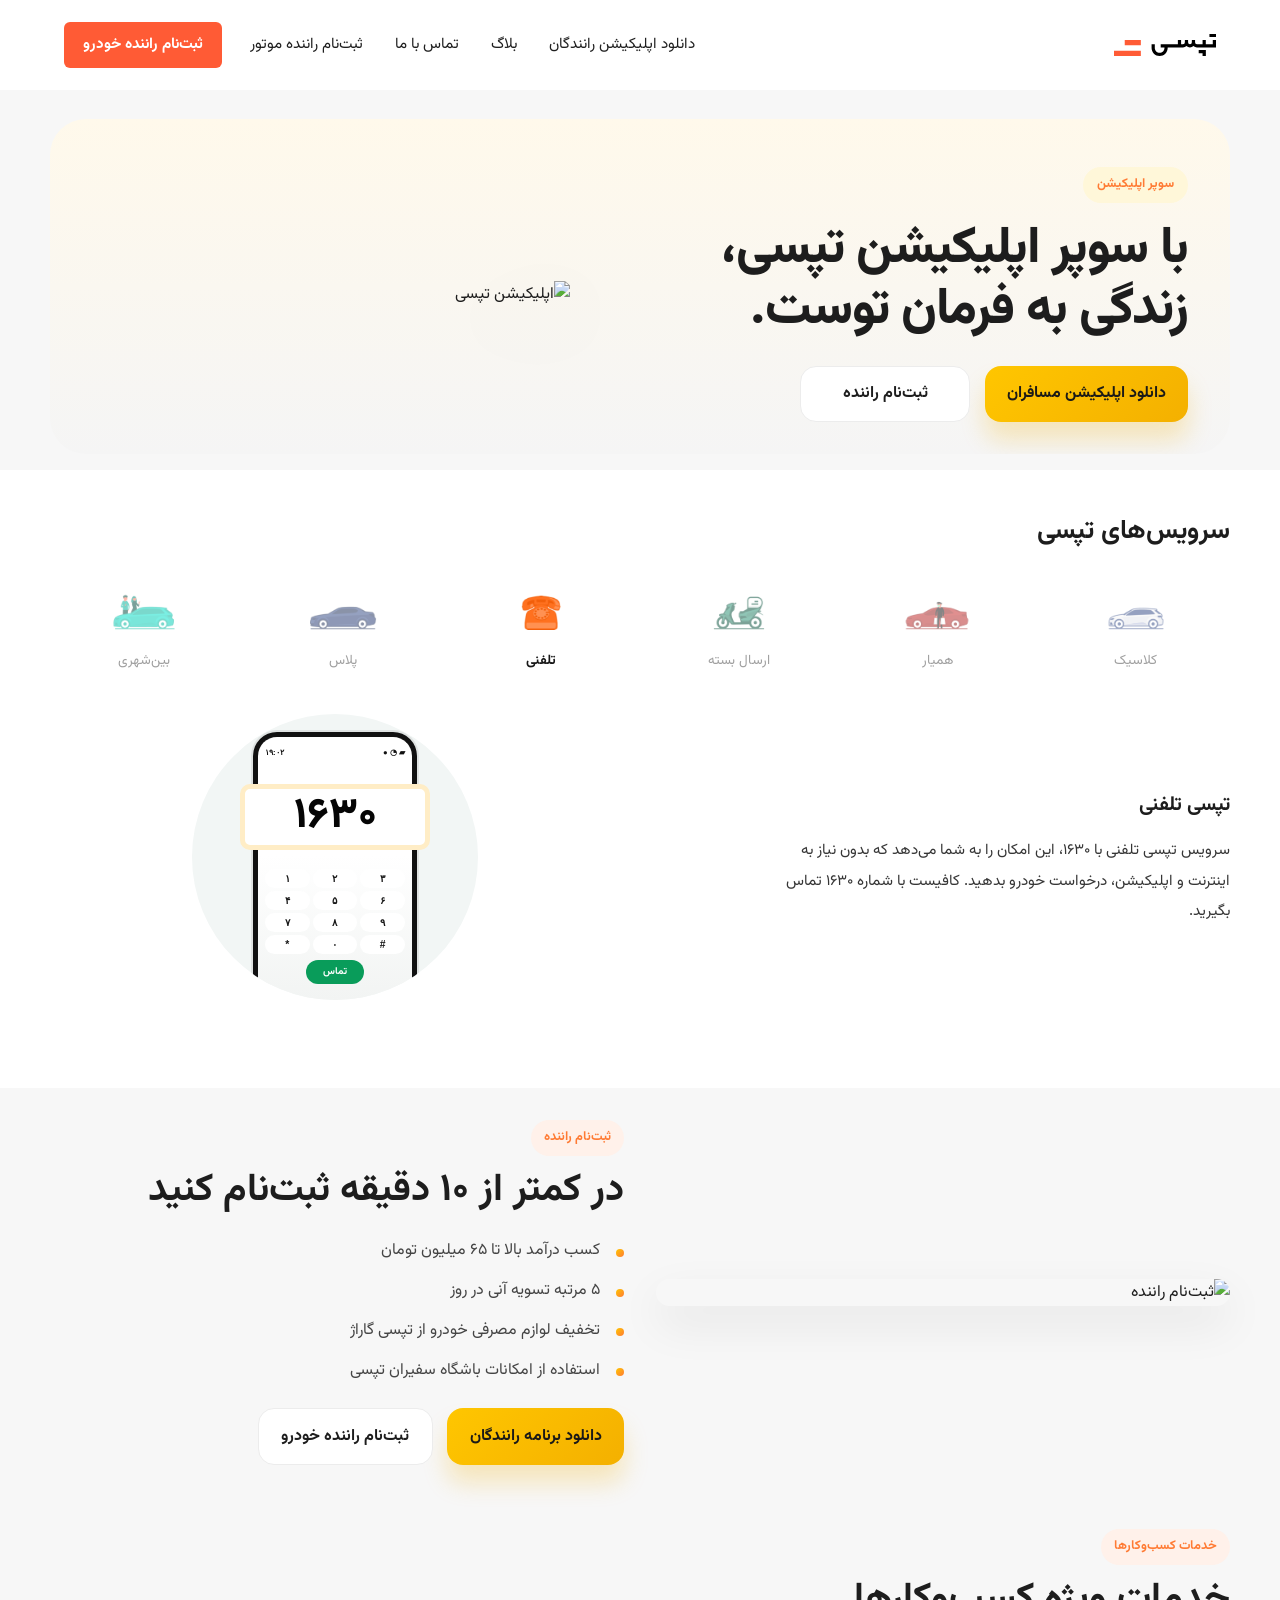
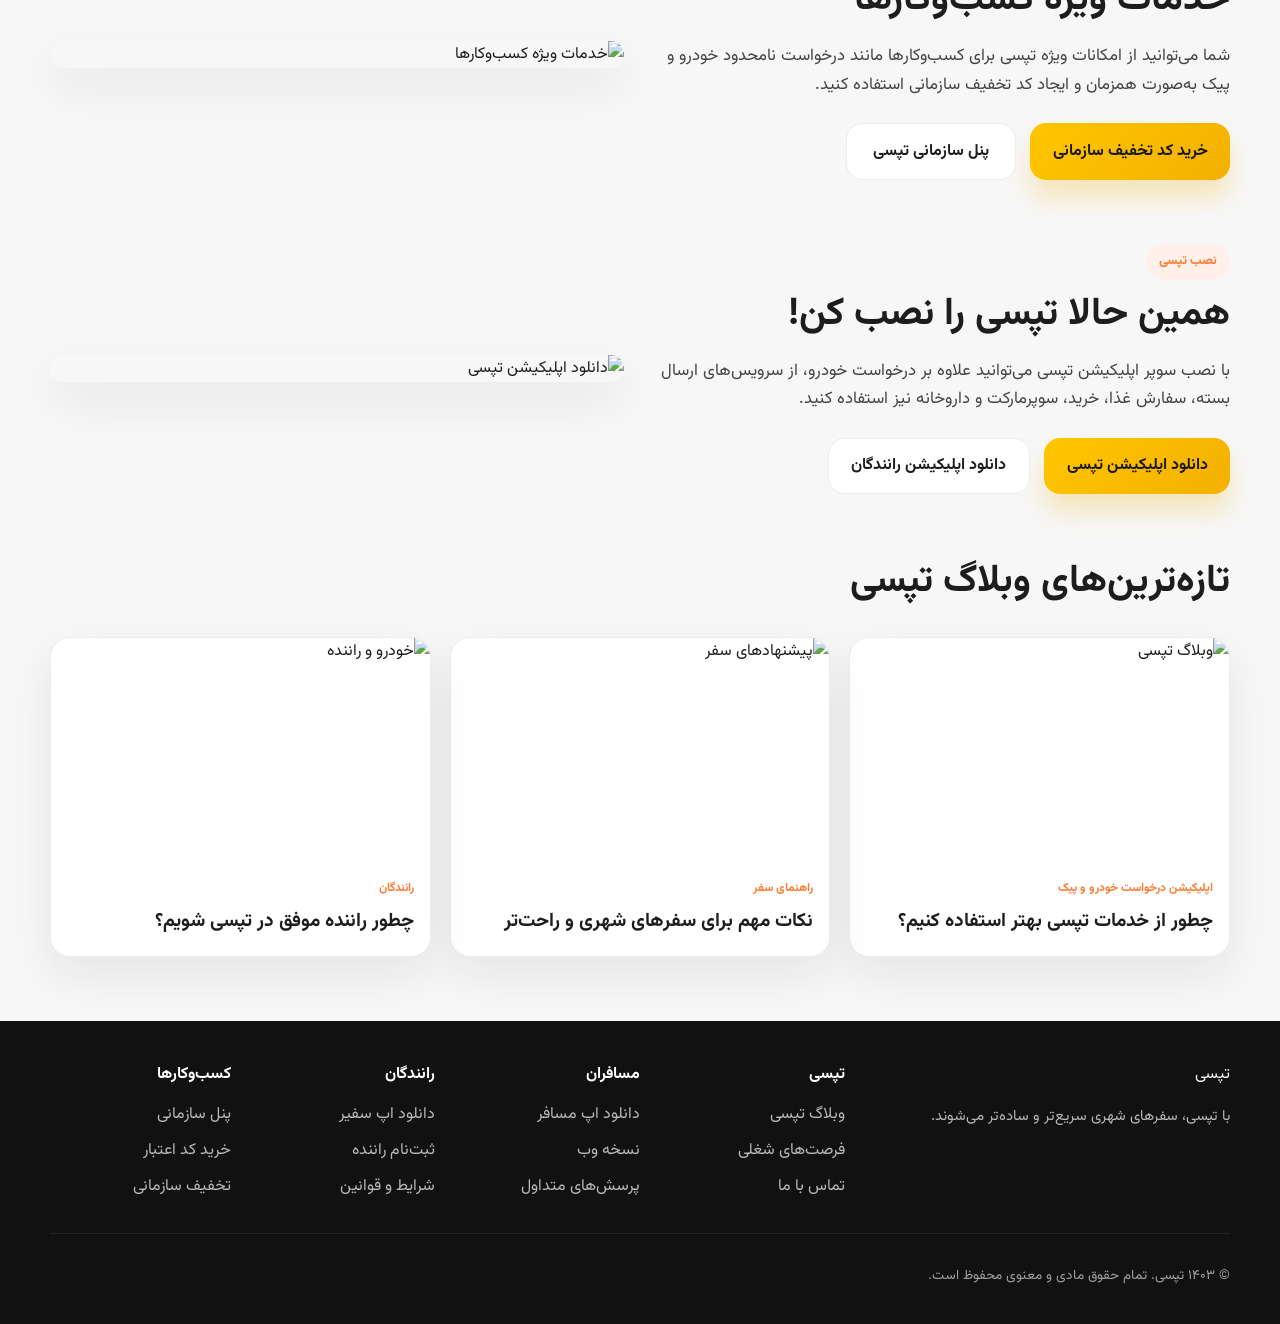
==== commit 090af2a5: "Deploy updated Tapsi landing page" ====
--- a/index.html
+++ b/index.html
@@ -1,744 +1,292 @@
 <!DOCTYPE html>
-<html lang="en" dir="rtl">
+<html lang="fa" dir="rtl">
   <head>
     <meta charset="UTF-8" />
     <meta name="viewport" content="width=device-width, initial-scale=1.0" />
-    <title>Document</title>
-    <link rel="stylesheet" href="./css/fonts.css" />
+    <meta
+      name="description"
+      content="تپسی، خدمات درخواست خودرو و سفرهای شهری با اپلیکیشن سریع و امن"
+    />
+    <link rel="icon" type="image/svg+xml" href="./assets/images/favicon.svg" />
+    <title>تپسی | سوپر اپلیکیشن حمل‌ونقل</title>
+    <style>
+      @import url("https://fonts.googleapis.com/css2?family=Vazirmatn:wght@400;500;600;700;800&display=swap");
+    </style>
     <link rel="stylesheet" href="./css/style.css" />
-    <link
-      rel="stylesheet"
-      href="https://cdnjs.cloudflare.com/ajax/libs/font-awesome/6.5.1/css/all.min.css"
-      integrity="sha512-DTOQO9RWCH3ppGqcWaEA1BIZOC6xxalwEsw9c2QQeAIftl+Vegovlnee1c9QX4TctnWMn13TZye+giMm8e2LwA=="
-      crossorigin="anonymous"
-      referrerpolicy="no-referrer"
-    />
   </head>
   <body>
-    <header class="main-header">
-      <nav class="nav container">
-        <a href="#">
-          <img src="/assets/images/logo.svg" alt="" />
+    <header class="site-header">
+      <div class="container header__inner">
+        <a href="#" class="brand" aria-label="تپسی">
+          <img src="./assets/images/logo.svg" alt="تپسی" />
         </a>
-        <div class="nav__toggler">
-          <div class="bar bar-one"></div>
-          <div class="bar bar-two"></div>
-          <div class="bar bar-three"></div>
-        </div>
-        <ul class="list nav__list">
-          <li class="nav__item"><a href="#">پشتیبانی</a></li>
-          <li class="nav__item"><a href="#">خدمات کسب و کارها</a></li>
-          <li class="nav__item"><a href="#">فرصت های شغلی</a></li>
-          <li class="nav__item"><a href="#">وبلاگ</a></li>
-          <li class="nav__item cta">
-            <a href="#" class="btn btn--primary btn--block">دانلود تپسی</a>
-          </li>
-        </ul>
-      </nav>
+
+        <button class="nav__toggler" type="button" aria-label="باز کردن منو" aria-expanded="false" aria-controls="primary-navigation">
+          <span></span>
+          <span></span>
+          <span></span>
+        </button>
+
+        <nav class="nav" id="primary-navigation" aria-label="منوی اصلی">
+          <a href="https://tapsi.ir/drivers/dl">دانلود اپلیکیشن رانندگان</a>
+          <a href="https://blog.tapsi.ir/">بلاگ</a>
+          <a href="https://tapsi.ir/contact">تماس با ما</a>
+          <a href="https://join.tapsi.ir/biker?utm_source=Homepage&amp;utm_medium=Biker-Header&amp;utm_campaign=B-ACQ">ثبت‌نام راننده موتور</a>
+          <a href="https://join.tapsi.ir/driver?utm_source=Homepage&amp;utm_medium=Driver-Header&amp;utm_campaign=D-ACQ" class="nav__download">ثبت‌نام راننده خودرو</a>
+        </nav>
+      </div>
     </header>
-    <section class="hero-section">
-      <img
-        src="./assets/images/mockup-phone.webp"
-        alt="phone"
-        class="banner-phone"
-      />
-      <div class="hero-wrapper container">
-        <div class="intro-btn">
-          <h1>تپسی</h1>
-          <h2>اپلیکیشن درخواست خودرو</h2>
-          <div class="intro-wrapper">
-            <div class="intro-btn__passenger">
-              <span class="icon">
-                <i class="fas fa-cloud-download-alt"></i>
-              </span>
-              <p>دانلود اپلیکیشن موبایل</p>
-            </div>
-            <div class="intro-btn__passenger">
-              <span class="icon">
-                <i class="fas fa-cloud-download-alt"></i>
-              </span>
-              <p>وب اپلیکیشن مسافران</p>
-            </div>
-
-            <div class="intro-btn__passenger driver-intro">
-              <span class="icon">
-                <i class="fas fa-cloud-download-alt"></i>
-              </span>
-              <p>دانلود اپلیکیشن رانندگان</p>
-            </div>
-            <div class="intro-btn__passenger driver-intro">
-              <span class="icon">
-                <i class="fas fa-car"></i>
-              </span>
-              <p>ثبت نام راننده</p>
-            </div>
-          </div>
-        </div>
-      </div>
-    </section>
-    <section class="services container block">
-      <h2 class="services__title">سرویس های تپسی</h2>
-      <div class="border">
-        <div class="services__tabs">
-          <a class="tab active" data-tab-target="nav-classic-tab">
+
+    <main>
+      <section class="hero">
+        <div class="container hero__inner">
+          <div class="hero__content">
+            <span class="hero__badge">سوپر اپلیکیشن</span>
+            <h1>با سوپر اپلیکیشن تپسی، زندگی به فرمان توست.</h1>
+            <div class="hero__actions">
+              <a href="#" class="btn btn--primary">دانلود اپلیکیشن مسافران</a>
+              <a href="#" class="btn btn--secondary">ثبت‌نام راننده</a>
+            </div>
+          </div>
+
+          <div class="hero__visual" aria-label="تصویر اصلی تپسی">
             <img
-              src="./assets/images/cc-classic.png"
-              alt="tapsi-classic-icon"
+              src="https://images.unsplash.com/photo-1551818255-e6e10975bc17?auto=format&fit=crop&w=1000&q=80"
+              alt="اپلیکیشن تپسی"
             />
-            <p>تپسی کلاسیک</p>
-          </a>
-          <a class="tab" data-tab-target="nav-tel-tab">
-            <img src="./assets/images/cc-tel.png" alt="tapsi-tel-icon" />
-            <p>تپسی تلفنی</p>
-          </a>
-          <a class="tab" data-tab-target="nav-line-tab">
-            <img src="./assets/images/cc-line.png" alt="tapsi-line-icon" />
-            <p>تپسی لاین</p>
-          </a>
-          <a class="tab" data-tab-target="nav-motopeyk-tab">
-            <img src="./assets/images/cc-motopeyk.png" alt="motopeyk-icon" />
-            <p>موتوپیک</p>
-          </a>
-          <a class="tab" data-tab-target="nav-autopeyk-tab">
-            <img src="./assets/images/cc-autopeyk.png" alt="autopeyk-icon" />
-            <p>اتوپیک</p>
-          </a>
-          <a class="tab" data-tab-target="nav-plus-tab">
-            <img src="./assets/images/cc-plus.png" alt="tapsi-plus-icon" />
-            <p>تپسی پلاس</p>
-          </a>
-          <a class="tab" data-tab-target="nav-hamyar-tab">
-            <img src="./assets/images/cc-hamyar.png" alt="hamyar-icon" />
-            <p>همیار</p>
-          </a>
-        </div>
-        <div class="container block">
-          <div class="tab-content active" id="tab-content-border">
-            <div class="feature__image">
-              <img
-                src="./assets/images/illus-classic.webp"
-                alt="tapsi-classic-icon"
-              />
-            </div>
-            <div class="feature__detail">
-              <h3 class="feature__title">تپسی کلاسیک</h3>
-              <p class="feature__text">
-                با سرویس کلاسیک تپسی، یک خودروی اختصاصی برای رسیدن به مقصدتان
-                دارید. تپسی کلاسیک، راهی سریع و آسان برای سفرهای درون‌شهری در هر
-                ساعتی از روز است. در این سرویس، شما امکان تعیین دو یا چند مقصد و
-                همچنین توقف در مسیر را دارید.
-              </p>
-            </div>
-          </div>
-          <div class="tab-content" id="nav-tel-tab">
-            <div class="feature__image">
-              <img src="./assets/images/illus-tel.webp" alt="tapsi-tel-icon" />
-            </div>
-            <div class="feature__detail">
-              <h3 class="feature__title">تپسی تلفنی</h3>
-              <p class="feature__text">
-                سرویس تپسی تلفنی یا ۱۶۳۰، این امکان را به شما می‌دهد که بدون
-                نیاز به اینترنت و اپلیکیشن، درخواست خودرو بدهید. این سرویس تاکسی
-                تلفنی مناسب زمانی است که به هر دلیلی دسترسی به اینترنت یا
-                اپلیکیشن ندارید. همچنین سرویس تلفنی تپسی، راه حلی مناسب برای
-                افرادی است که کار کردن با اپلیکیشن‌های موبایلی برایشان راحت
-                نیست.
-              </p>
-            </div>
-          </div>
-          <div class="tab-content" id="nav-line-tab">
-            <div class="feature__image">
-              <img src="./assets/images/illus-line.png" alt="tapsi-tel-icon" />
-            </div>
-            <div class="feature__detail">
-              <h3 class="feature__title">تپسی لاین</h3>
-              <p class="feature__text">
-                تپسی لاین سرویسی است که امکان سفر اشتراکی را برایتان فراهم
-                می‌کند. در این سرویس شما با مسافر دیگری که هم‌مسیرتان است،
-                هم‌سفر خواهید بود و هزینه سفرتان تقسیم می‌شود. این سرویس در حال
-                حاضر به دلیل شرایط همه‌گیری بیماری کرونا از دسترس خارج شده اما
-                با بهبود شرایط می‌توانید از سرویس لاین استفاده کنید.
-              </p>
-            </div>
-          </div>
-          <div class="tab-content" id="nav-motopeyk-tab">
-            <div class="feature__image">
-              <img
-                src="./assets/images/illus-motopeyk.png"
-                alt="tapsi-tel-icon"
-              />
-            </div>
-            <div class="feature__detail">
-              <h3 class="feature__title">موتوپیک</h3>
-              <p class="feature__text">
-                با استفاده از سرویس موتوپیک، بسته‌ها و مرسولاتتان با پیک موتور
-                به مقصد ارسال می‌شوند. این سرویس مناسب زمانی است که می‌خواهید
-                مرسوله سریع‌تر به مقصد برسد. در این سرویس، شما می‌توانید مسیر
-                رسیدن مرسوله‌تان به مقصد را به صورت لحظه‌ای روی نقشه دنبال کنید.
-              </p>
-            </div>
-          </div>
-          <div class="tab-content" id="nav-autopeyk-tab">
-            <div class="feature__image">
-              <img
-                src="./assets/images/illus-autopeyk.png"
-                alt="tapsi-tel-icon"
-              />
-            </div>
-            <div class="feature__detail">
-              <h3 class="feature__title">اتوپیک</h3>
-              <p class="feature__text">
-                اتوپیک سرویسی برای ارسال بسته‌های شما با خودرو است. این سرویس،
-                برای زمانی مناسب است که بسته‌های شما، با موتور قابل ارسال نیستند
-                و یا در حین جابجایی، نیاز به مراقبت بیشتری دارند. در این سرویس
-                نیز امکان رصد لحظه ‌به لحظه موقعیت مکانی مرسوله تا زمان رسیدن به
-                مقصد فراهم است.
-              </p>
-            </div>
-          </div>
-          <div class="tab-content" id="nav-plus-tab">
-            <div class="feature__image">
-              <img src="./assets/images/illus-plus.png" alt="tapsi-tel-icon" />
-            </div>
-            <div class="feature__detail">
-              <h3 class="feature__title">تپسی پلاس</h3>
-              <p class="feature__text">
-                در سرویس پلاس تاکسی اینترنتی تپسی، خودرویی با مدل بالاتر و عمر
-                کمتر، به دنبال شما خواهد آمد. همچنین، رانندگان این سرویس
-                بالاترین امتیاز را از مسافران دریافت کرده‌اند. در این سرویس که
-                در حال حاضر در تهران فعال است، امکان تعیین چند مقصد یا توقف در
-                حین سفر، وجود دارد.
-              </p>
-            </div>
-          </div>
-          <div class="tab-content" id="nav-hamyar-tab">
-            <div class="feature__image">
-              <img
-                src="./assets/images/illus-hamyar.png"
-                alt="tapsi-tel-icon"
-              />
-            </div>
-            <div class="feature__detail">
-              <h3 class="feature__title">همیار</h3>
-              <p class="feature__text">
-                سرویس همیار تپسی، به جای شما خرید می‌کند. کافیست فروشگاه مورد
-                نظر خود را به عنوان مبدا مشخص کرده و لیست خریدتان را داخل اپ
-                وارد کنید. این خرید‌ها می‌تواند از سوپرمارکت یا داروخانه مورد
-                نظر شما باشند.
-              </p>
-            </div>
-          </div>
-        </div>
-      </div>
-    </section>
-    <section class="feature container block">
-      <div class="feature__image">
-        <img src="/assets/images/i-mac-1.png" alt="" />
-      </div>
-      <div class="feature__detail">
-        <h2 class="feature__title">خدمات تپسی برای کسب و کارها</h2>
-        <p class="feature__text">
-          پنل سازمانی تپسی، یک سامانه تحت وب است که به سادگی امکان درخواست
-          هم‌زمان تعداد نامحدودی خودرو و پیک را برای کسب‌وکارها و سازمان‌ها
-          فراهم می‌کند. و با استفاده از آن می‌توانید ماموریت های درون‌شهری و
-          ارسال کالاهای خود را به سادگی مدیریت کنید.
-        </p>
-        <button class="btn btn--primary">ورود و ثبت نام سازمانی</button>
-      </div>
-    </section>
-    <section class="feature container block charge">
-      <div class="feature__image">
-        <img src="/assets/images/i-mac-1.png" alt="" />
-      </div>
-      <div class="feature__detail">
-        <h2 class="feature__title">خرید کد اعتبار تپسی</h2>
-        <p class="feature__text">
-          کاربران، کسب‌وکارها و سازمان‌ها می‌توانند به تعداد و مبلغ مورد نظرشان،
-          کد اعتبار یا کد تخفیف تپسی تهیه کرده، برای خود، پرسنل و یا مشتریانشان
-          استفاده کنند و از تخفیف‌های ویژه تپسی نیز بهره‌مند شوند. این کدها
-          امکان سفارشی‌سازی بر اساس مبدا، مقصد، زمان، درصد و مبلغ را دارند.
-        </p>
-        <button class="btn btn--primary">خرید کد اعتبار و تخفیف</button>
-      </div>
-    </section>
-    <section class="container block">
-      <h2 class="block__heading">تعرفه های ویژه مشتریان</h2>
-      <div class="block-plan">
-        <div class="plan">
-          <div class="card card--secondary">
-            <header class="card__header">
-              <span class="plan__introduction">
-                <span class="plan__name">عادی</span>
-                <span class="badge badge--secondary"> 10% OFFF </span>
-              </span>
-              <span class="plan__price">290,000</span>
-              <span class="plan__billing-cycle">ماهانه / تومان</span>
-              <span class="plan__description">سرویس ماشین های معمولی</span>
-            </header>
-            <div class="card__body">
-              <ul class="list list--tick">
-                <li class="list__item">کیفیت افتضاح</li>
-                <li class="list__item">چهار تا چرخ داره</li>
-                <li class="list__item">راننده بد اخلاق</li>
-                <li class="list__item">کرایه گران </li>
-
-              </ul>
-              <button class="btn btn--secondary btn--block">ثبت سفارش</button>
-            </div>
-          </div>
-        </div>
-        <div class="plan plan--popular">
-          <div class="card card--primary">
-            <header class="card__header">
-              <span class="plan__introduction">
-                <span class="plan__name">اقتصادی</span>
-                <span class="badge badge--primary"> 15% OFFF </span>
-              </span>
-              <span class="plan__price">390,000</span>
-              <span class="plan__billing-cycle">ماهانه / تومان</span>
-              <span class="plan__description">سرویس ماشین های مدل بالا</span>
-            </header>
-            <div class="card__body">
-              <ul class="list list--tick">
-                <li class="list__item">کیفیت عالی</li>
-                <li class="list__item">کم سر و صدا</li>
-                <li class="list__item">سرویس روزانه</li>
-                <li class="list__item">زمان محدود</li>
-              </ul>
-              <button class="btn btn--primary btn--block">ثبت سفارش</button>
-            </div>
-          </div>
-        </div>
-        <div class="plan">
-          <div class="card card--secondary">
-            <header class="card__header">
-              <span class="plan__introduction">
-                <span class="plan__name">ویژه</span>
-                <span class="badge badge--secondary"> 20% OFFF </span>
-              </span>
-              <span class="plan__price">490,000</span>
-              <span class="plan__billing-cycle">ماهانه / تومان</span>
-              <span class="plan__description">سرویس ماشین های کلاسیک</span>
-            </header>
-            <div class="card__body">
-              <ul class="list list--tick">
-                <li class="list__item">کیفیت خفن</li>
-                <li class="list__item">بی سروصدا</li>
-                <li class="list__item">سرویس روزانه</li>
-                <li class="list__item">زمان نامحدود</li>
-              </ul>
-              <button class="btn btn--secondary btn--block">ثبت سفارش</button>
-            </div>
-          </div>
-        </div>
-      </div>
-    </section>
-    <section class="container travell block">
-      <h2 class="block__heading">جوایز راننده برتر</h2>
-      <div class="travell__slides">
-        <div class="travell__slide">
-          <div class="slide__img">
-            <img src="/assets/images/travell.png" alt="" />
-          </div>
-          <div class="slide__detail">
-            <div class="slide__header">
-              <span class="badge badge--primary">ویژه</span>
-              <p>اقامت رایگان &bull; سفر سه روزه</p>
-            </div>
-            <p class="slide__title">سفر به قلب کویر</p>
-            <div class="avatar-group">
-              <div class="avatar">
-                <img src="/assets/images/avatar00.jpg" />
+          </div>
+        </div>
+      </section>
+
+      <section class="services" id="services">
+        <div class="container services__inner">
+          <div class="section-heading">
+            <h2>سرویس‌های تپسی</h2>
+          </div>
+
+          <div class="service-tabs" role="tablist" aria-label="سرویس‌های تپسی">
+            <button class="service-tab" id="service-classic" type="button" role="tab" aria-selected="false" aria-controls="service-panel" tabindex="-1" data-title="تپسی کلاسیک" data-description="برای سفرهای روزمره شهری، تپسی کلاسیک راهی ساده و سریع برای درخواست خودرو است." data-image="./assets/images/illus-classic.webp" data-alt="خودروی سرویس تپسی کلاسیک">
+              <img src="./assets/images/cc-classic.png" alt="" />
+              <span>کلاسیک</span>
+            </button>
+            <button class="service-tab" id="service-hamyar" type="button" role="tab" aria-selected="false" aria-controls="service-panel" tabindex="-1" data-title="تپسی همیار" data-description="با تپسی همیار، انجام خریدها و کارهای روزمره را به همراهان تپسی بسپارید." data-image="./assets/images/illus-hamyar.png" data-alt="تصویرسازی سرویس تپسی همیار">
+              <img src="./assets/images/cc-hamyar.png" alt="" />
+              <span>همیار</span>
+            </button>
+            <button class="service-tab" id="service-package" type="button" role="tab" aria-selected="false" aria-controls="service-panel" tabindex="-1" data-title="ارسال بسته" data-description="بسته‌ها و مرسوله‌های خود را سریع و مطمئن، با سرویس ارسال بسته تپسی به مقصد برسانید." data-image="./assets/images/illus-motopeyk.png" data-alt="پیک موتوری تپسی در حال ارسال بسته">
+              <img src="./assets/images/cc-motopeyk.png" alt="" />
+              <span>ارسال بسته</span>
+            </button>
+            <button class="service-tab" id="service-phone" type="button" role="tab" aria-selected="true" aria-controls="service-panel" tabindex="0" data-title="تپسی تلفنی" data-description="سرویس تپسی تلفنی با ۱۶۳۰، این امکان را به شما می‌دهد که بدون نیاز به اینترنت و اپلیکیشن، درخواست خودرو بدهید. کافیست با شماره ۱۶۳۰ تماس بگیرید." data-image="" data-alt="">
+              <img src="./assets/images/cc-tel.png" alt="" />
+              <span>تلفنی</span>
+            </button>
+            <button class="service-tab" id="service-plus" type="button" role="tab" aria-selected="false" aria-controls="service-panel" tabindex="-1" data-title="تپسی پلاس" data-description="با خودروهای باکیفیت‌تر و رانندگان حرفه‌ای، تجربه‌ای راحت‌تر از سفر شهری داشته باشید." data-image="./assets/images/illus-plus.png" data-alt="خودروی سرویس تپسی پلاس">
+              <img src="./assets/images/cc-plus.png" alt="" />
+              <span>پلاس</span>
+            </button>
+            <button class="service-tab" id="service-intercity" type="button" role="tab" aria-selected="false" aria-controls="service-panel" tabindex="-1" data-title="تپسی بین‌شهری" data-description="با تپسی بین‌شهری، سفرهای خود را با آسودگی و اطمینان بیشتری برنامه‌ریزی کنید." data-image="./assets/images/illus-line.png" data-alt="خودروی سرویس بین‌شهری تپسی">
+              <img src="./assets/images/cc-line.png" alt="" />
+              <span>بین‌شهری</span>
+            </button>
+          </div>
+
+          <div class="service-panel" id="service-panel" role="tabpanel" aria-labelledby="service-phone">
+            <div class="service-panel__visual">
+              <div class="phone-art" aria-label="تصویرسازی تماس با شماره ۱۶۳۰">
+                <div class="phone-art__device">
+                  <div class="phone-art__status"><span>۱۹:۰۲</span><span>● ◔ ▰</span></div>
+                  <div class="phone-art__number">۱۶۳۰</div>
+                  <div class="phone-art__keypad" aria-hidden="true">
+                    <span>۱</span><span>۲</span><span>۳</span>
+                    <span>۴</span><span>۵</span><span>۶</span>
+                    <span>۷</span><span>۸</span><span>۹</span>
+                    <span>*</span><span>۰</span><span>#</span>
+                  </div>
+                  <span class="phone-art__call">تماس</span>
+                </div>
               </div>
-              <div class="avatar">
-                <img src="assets/images/avatar01.jpg" />
-              </div>
-              <div class="avatar">
-                <img src="/assets/images/avatar03.jpg" />
-              </div>
-              <div class="hidden-avatars">12+</div>
-              <span class="slide__suggest">پیشنهاد</span>
-            </div>
-            <div class="slide__icons">
-              <div class="">
-                <i class="fas fa-heart" style="color: orangered"></i>
-                <span>12</span>
-                <i class="far fa-eye"></i>
-                <span>24</span>
-              </div>
-              <div>
-                <i class="far fa-edit"></i>
-                <i class="far fa-trash-alt"></i>
-              </div>
-            </div>
-          </div>
-        </div>
-        <div class="travell__slide">
-          <div class="slide__img">
-            <img src="/assets/images/travell-2.jpg" alt="" />
-          </div>
-          <div class="slide__detail">
-            <div class="slide__header">
-              <span class="badge badge--secondary">معمولی</span>
-              <p>سفر سه روزه</p>
-            </div>
-            <p class="slide__title">سفر به قلب کویر</p>
-            <div class="avatar-group">
-              <div class="avatar">
-                <img src="/assets/images/avatar04.jpg" />
-              </div>
-              <div class="avatar">
-                <img src="assets/images/avatar05.jpg" />
-              </div>
-              <div class="avatar">
-                <img src="/assets/images/avatar02.jpg" />
-              </div>
-              <div class="hidden-avatars">10+</div>
-              <span class="slide__suggest">پیشنهاد</span>
-            </div>
-            <div class="slide__icons">
-              <div class="">
-                <i class="fas fa-heart"></i>
-                <span>12</span>
-                <i class="far fa-eye"></i>
-                <span>24</span>
-              </div>
-              <div>
-                <i class="far fa-edit"></i>
-                <i class="far fa-trash-alt"></i>
-              </div>
-            </div>
-          </div>
-        </div>
-        <div class="travell__slide">
-          <div class="slide__img">
-            <img src="/assets/images/travell-3.jpg" alt="" />
-          </div>
-          <div class="slide__detail">
-            <div class="slide__header">
-              <span class="badge badge--primary">ویژه</span>
-              <p>اقامت رایگان &bull; سفر سه روزه</p>
-            </div>
-            <p class="slide__title">سفر به قلب کویر</p>
-            <div class="avatar-group">
-              <div class="avatar">
-                <img src="/assets/images/avatar01.jpg" />
-              </div>
-              <div class="avatar">
-                <img src="assets/images/avatar05.jpg" />
-              </div>
-              <div class="avatar">
-                <img src="/assets/images/avatar03.jpg" />
-              </div>
-              <div class="avatar">
-                <img src="/assets/images/avatar02.jpg" />
-              </div>
-              <div class="hidden-avatars">14+</div>
-              <span class="slide__suggest">پیشنهاد</span>
-            </div>
-            <div class="slide__icons">
-              <div class="">
-                <i class="fas fa-heart"></i>
-                <span>12</span>
-                <i class="far fa-eye"></i>
-                <span>24</span>
-              </div>
-              <div>
-                <i class="far fa-edit"></i>
-                <i class="far fa-trash-alt"></i>
-              </div>
-            </div>
-          </div>
-        </div>
-        <div class="travell__slide">
-          <div class="slide__img">
-            <img src="/assets/images/travell-4.jpg" alt="" />
-          </div>
-          <div class="slide__detail">
-            <div class="slide__header">
-              <span class="badge badge--primary">ویژه</span>
-              <p>قامت رایگان &bull; سفر سه روزه</p>
-            </div>
-            <p class="slide__title">سفر به قلب کویر</p>
-            <div class="avatar-group">
-              <div class="avatar">
-                <img src="/assets/images/avatar03.jpg" />
-              </div>
-              <div class="avatar">
-                <img src="assets/images/avatar02.jpg" />
-              </div>
-              <div class="avatar">
-                <img src="/assets/images/avatar01.jpg" />
-              </div>
-              <div class="hidden-avatars">11+</div>
-              <span class="slide__suggest">پیشنهاد</span>
-            </div>
-            <div class="slide__icons">
-              <div class="">
-                <i class="fas fa-heart"></i>
-                <span>12</span>
-                <i class="far fa-eye"></i>
-                <span>24</span>
-              </div>
-              <div>
-                <i class="far fa-edit"></i>
-                <i class="far fa-trash-alt"></i>
-              </div>
-            </div>
-          </div>
-        </div>
-      </div>
-    </section>
-    <section class="container">
-      <h2 class="block__heading">انتخاب راننده</h2>
-      <div class="select-type">
-        <div class="select-control">
-          <input type="radio" name="webinar" id="type-A" />
-          <label for="type-A">عمومی</label>
-        </div>
-        <div class="select-control">
-          <input type="radio" name="webinar" id="type-B" />
-          <label for="type-B">اختصاصی</label>
-        </div>
-      </div>
-    </section>
-    <section class="container block">
-      <h2>سوابق راننده</h2>
-      <div class="accondion-wrapper">
-        <div class="accordion__intro">
-          <h2 class="accordion__heading">رزومه و سوابق</h2>
-          <span>
-            <span>ویرایش</span>
-            <span>
-              <i class="far fa-edit"></i>
-            </span>
-          </span>
-        </div>
-        <div class="accordion">
-          <header class="accordion__header">
-            <h2 class="accordion__heading">سابقه کاری</h2>
-            <span class="">
-              <i class="fas fa-chevron-circle-left"></i>
-            </span>
-          </header>
-          <div class="accordion__content">
-            <p>
-              لورم ایپسوم متن ساختگی با تولید سادگی نامفهوم از صنعت چاپ و با
-              استفاده از طراحان گرافیک است. چاپگرها و متون بلکه روزنامه و مجله
-              در ستون و سطرآنچنان که لازم است و برای شرایط فعلی تکنولوژی مورد
-              نیاز و کاربردهای متنوع با هدف بهبود ابزارهای کاربردی می باشد.
-            </p>
-          </div>
-        </div>
-        <div class="accordion">
-          <header class="accordion__header">
-            <h2 class="accordion__heading">سابقه تحصیلی</h2>
-            <span class="">
-              <i class="fas fa-chevron-circle-left"></i>
-            </span>
-          </header>
-          <div class="accordion__content">
-            <p>
-              لورم ایپسوم متن ساختگی با تولید سادگی نامفهوم از صنعت چاپ و با
-              استفاده از طراحان گرافیک است. چاپگرها و متون بلکه روزنامه و مجله
-              در ستون و سطرآنچنان که لازم است و برای شرایط فعلی تکنولوژی مورد
-              نیاز و کاربردهای متنوع با هدف بهبود ابزارهای کاربردی می باشد.
-            </p>
-          </div>
-        </div>
-        <div class="accordion">
-          <header class="accordion__header">
-            <h2 class="accordion__heading">زبان های مسلط</h2>
-            <span class="">
-              <i class="fas fa-chevron-circle-left"></i>
-            </span>
-          </header>
-          <div class="accordion__content">
-            <p>
-              لورم ایپسوم متن ساختگی با تولید سادگی نامفهوم از صنعت چاپ و با
-              استفاده از طراحان گرافیک است. چاپگرها و متون بلکه روزنامه و مجله
-              در ستون و سطرآنچنان که لازم است و برای شرایط فعلی تکنولوژی مورد
-              نیاز و کاربردهای متنوع با هدف بهبود ابزارهای کاربردی می باشد.
-            </p>
-          </div>
-        </div>
-      </div>
-    </section>
-
-    <section class="container block">
-      <h2 class="block-heading">تماس با ما</h2>
-      <div class="contact-us">
-        <div class="contact-us__social">
-          <span class="icon-container">
-            <svg class="icon">
-              <use xlink:href="/assets/images/svg-sprite.svg#linkedin"></use>
-            </svg>
-          </span>
-          <span class="icon-container">
-            <svg class="icon">
-              <use xlink:href="/assets/images/svg-sprite.svg#telegram"></use>
-            </svg>
-          </span>
-          <span class="icon-container">
-            <svg class="icon">
-              <use xlink:href="/assets/images/svg-sprite.svg#twitter"></use>
-            </svg>
-          </span>
-        </div>
-        <div class="contact-us__icons">
-          <div class="icon-holder">
-            <span class="icon-holder__label"
-              >linkedin.com/in/jafari-fatemeh369</span
-            >
-            <span class="icon-container">
-              <svg class="icon">
-                <use xlink:href="/assets/images/svg-sprite.svg#linkedin"></use>
+              <img class="service-panel__image" src="" alt="" hidden />
+            </div>
+            <div class="service-panel__content">
+              <h3 id="service-title">تپسی تلفنی</h3>
+              <p id="service-description">سرویس تپسی تلفنی با ۱۶۳۰، این امکان را به شما می‌دهد که بدون نیاز به اینترنت و اپلیکیشن، درخواست خودرو بدهید. کافیست با شماره ۱۶۳۰ تماس بگیرید.</p>
+            </div>
+          </div>
+        </div>
+      </section>
+
+      <section class="driver container">
+        <div class="driver__image">
+          <img src="https://images.unsplash.com/photo-1520607162513-77705c0f0d4a?auto=format&fit=crop&w=1000&q=80" alt="ثبت‌نام راننده" />
+        </div>
+        <div class="driver__content">
+          <span class="section-kicker">ثبت‌نام راننده</span>
+          <h2>در کمتر از ۱۰ دقیقه ثبت‌نام کنید</h2>
+          <ul class="feature-list">
+            <li>کسب درآمد بالا تا ۶۵ میلیون تومان</li>
+            <li>۵ مرتبه تسویه آنی در روز</li>
+            <li>تخفیف لوازم مصرفی خودرو از تپسی گاراژ</li>
+            <li>استفاده از امکانات باشگاه سفیران تپسی</li>
+          </ul>
+          <div class="driver__actions">
+            <a href="#" class="btn btn--primary">دانلود برنامه رانندگان</a>
+            <a href="#" class="btn btn--secondary">ثبت‌نام راننده خودرو</a>
+          </div>
+        </div>
+      </section>
+
+      <section class="business container">
+        <div class="business__content">
+          <span class="section-kicker">خدمات کسب‌وکارها</span>
+          <h2>خدمات ویژه کسب‌وکارها</h2>
+          <p>
+            شما می‌توانید از امکانات ویژه تپسی برای کسب‌وکارها مانند درخواست نامحدود خودرو و
+            پیک به‌صورت همزمان و ایجاد کد تخفیف سازمانی استفاده کنید.
+          </p>
+          <div class="business__actions">
+            <a href="#" class="btn btn--primary">خرید کد تخفیف سازمانی</a>
+            <a href="#" class="btn btn--secondary">پنل سازمانی تپسی</a>
+          </div>
+        </div>
+        <div class="business__image">
+          <img src="https://images.unsplash.com/photo-1552664730-d307ca884978?auto=format&fit=crop&w=1000&q=80" alt="خدمات ویژه کسب‌وکارها" />
+        </div>
+      </section>
+
+      <section class="download-app container">
+        <div class="download-app__content">
+          <span class="section-kicker">نصب تپسی</span>
+          <h2>همین حالا تپسی را نصب کن!</h2>
+          <p>
+            با نصب سوپر اپلیکیشن تپسی می‌توانید علاوه بر درخواست خودرو، از سرویس‌های ارسال
+            بسته، سفارش غذا، خرید، سوپرمارکت و داروخانه نیز استفاده کنید.
+          </p>
+          <div class="driver__actions">
+            <a href="#" class="btn btn--primary">دانلود اپلیکیشن تپسی</a>
+            <a href="#" class="btn btn--secondary">دانلود اپلیکیشن رانندگان</a>
+          </div>
+        </div>
+        <div class="download-app__image">
+          <img src="https://images.unsplash.com/photo-1512941937669-90a1b58e7e9c?auto=format&fit=crop&w=1000&q=80" alt="دانلود اپلیکیشن تپسی" />
+        </div>
+      </section>
+
+      <section class="blog container">
+        <div class="section-heading">
+          <h2>تازه‌ترین‌های وبلاگ تپسی</h2>
+        </div>
+
+        <div class="blog-grid">
+          <article class="blog-card">
+            <img src="https://images.unsplash.com/photo-1551739440-5dd934d3a94a?auto=format&fit=crop&w=900&q=80" alt="وبلاگ تپسی" />
+            <div class="blog-card__body">
+              <span>اپلیکیشن درخواست خودرو و پیک</span>
+              <h3>چطور از خدمات تپسی بهتر استفاده کنیم؟</h3>
+            </div>
+          </article>
+          <article class="blog-card">
+            <img src="https://images.unsplash.com/photo-1493246507139-91e8fad9978e?auto=format&fit=crop&w=900&q=80" alt="پیشنهادهای سفر" />
+            <div class="blog-card__body">
+              <span>راهنمای سفر</span>
+              <h3>نکات مهم برای سفرهای شهری و راحت‌تر</h3>
+            </div>
+          </article>
+          <article class="blog-card">
+            <img src="https://images.unsplash.com/photo-1503376780353-7e6692767b70?auto=format&fit=crop&w=900&q=80" alt="خودرو و راننده" />
+            <div class="blog-card__body">
+              <span>رانندگان</span>
+              <h3>چطور راننده موفق در تپسی شویم؟</h3>
+            </div>
+          </article>
+        </div>
+      </section>
+    </main>
+
+    <footer class="site-footer">
+      <div class="container footer__grid">
+        <div class="footer__brand">
+          <a href="#" class="brand brand--footer" aria-label="تپسی">
+            <span class="brand__mark" aria-hidden="true">
+              <svg viewBox="0 0 64 64" role="img" aria-hidden="true">
+                <circle cx="32" cy="32" r="30" fill="currentColor" opacity="0.12"></circle>
+                <path d="M19 20.5h26c5.2 0 9.2 4.1 9.2 9.2 0 4.8-3.6 8.7-8.2 9.1l-3.5.3 2.7 8.8h-5l-2.5-8.2h-9l-2.5 8.2h-5L23 39.1h-4.2V20.5Zm7.2 5.1v9.2h14.3c2.2 0 4-1.8 4-4 0-2.2-1.8-4-4-4H26.2Z" fill="currentColor"></path>
               </svg>
             </span>
-          </div>
-          <div class="icon-holder">
-            <span class="icon-holder__label">09143714436</span>
-            <span class="icon-container">
-              <svg class="icon">
-                <use xlink:href="/assets/images/svg-sprite.svg#Calling"></use>
-              </svg>
-            </span>
-          </div>
-          <div class="icon-holder">
-            <span class="icon-holder__label"> تبریز - خیابان 2</span>
-            <span class="icon-container">
-              <svg class="icon icon--small">
-                <use xlink:href="/assets/images/svg-sprite.svg#Location"></use>
-              </svg>
-            </span>
-          </div>
-        </div>
-        <div class="contact-us__map">
-          <img src="/assets/images/Tabriz.png" alt="" />
-        </div>
-        <div class="contact-us__form">
-          <div class="form-wrapper">
-            <h3>نظرات شما</h3>
-            <form>
-              <input type="text" placeholder="نام و نام خانوادگی " />
-              <input
-                type="email"
-                placeholder="ایمیل خود را وارد کنید"
-                dir="ltr"
-              />
-              <textarea name="" id="" cols="30" rows="10"></textarea>
-              <button type="submit" class="btn btn--primary">ثبت نظر</button>
-            </form>
+            <span class="brand__text">تپسی</span>
+          </a>
+          <p>با تپسی، سفرهای شهری سریع‌تر و ساده‌تر می‌شوند.</p>
+        </div>
+
+        <div class="footer__links">
+          <div>
+            <h4>تپسی</h4>
+            <a href="#">وبلاگ تپسی</a>
+            <a href="#">فرصت‌های شغلی</a>
+            <a href="#">تماس با ما</a>
+          </div>
+          <div>
+            <h4>مسافران</h4>
+            <a href="#">دانلود اپ مسافر</a>
+            <a href="#">نسخه وب</a>
+            <a href="#">پرسش‌های متداول</a>
+          </div>
+          <div>
+            <h4>رانندگان</h4>
+            <a href="#">دانلود اپ سفیر</a>
+            <a href="#">ثبت‌نام راننده</a>
+            <a href="#">شرایط و قوانین</a>
+          </div>
+          <div>
+            <h4>کسب‌وکارها</h4>
+            <a href="#">پنل سازمانی</a>
+            <a href="#">خرید کد اعتبار</a>
+            <a href="#">تخفیف سازمانی</a>
           </div>
         </div>
       </div>
-    </section>
-
-    <footer class="main-footer">
-      <div class="container footer">
-        <div class="footer__item footer-first">
-          <a class="footer-logo">
-            <svg
-              xmlns="http://www.w3.org/2000/svg"
-              width="102"
-              height="22"
-              viewBox="0 0 102 22"
-            >
-              <g fill-rule="evenodd">
-                <path
-                  fill="#fff"
-                  d="M102 5.946h-3.222v4.28H91.8v-4.28h-3.221v4.28h-5.637a1.878 1.878 0 0 1-1.879-1.872V5.946h-3.221v2.408a1.878 1.878 0 0 1-1.879 1.873 1.878 1.878 0 0 1-1.879-1.873V5.946h-3.221v2.408a1.878 1.878 0 0 1-1.879 1.873h-1.879V5.946h-3.22v4.28h-17.18v3.212h3.758v.535c0 2.656-2.167 4.816-4.831 4.816-2.664 0-4.832-2.16-4.832-4.816v-3.746H37.58v3.746c0 4.426 3.613 8.027 8.053 8.027 4.44 0 8.052-3.6 8.052-8.027v-.535H68.985a5.09 5.09 0 0 0 3.489-1.381 5.09 5.09 0 0 0 3.49 1.38 5.09 5.09 0 0 0 3.489-1.38 5.089 5.089 0 0 0 3.489 1.38H102V5.947z"
-                ></path>
-                <path
-                  fill="#fff"
-                  d="M84.702 19.297h3.854V22h3.304v-5.946h-7.158zM102 0h-6.561v2.973H102z"
-                ></path>
-                <path
-                  fill="#fff"
-                  d="M26.842 11.297H10.737V5.946h16.105zM26.842 22H0v-5.351h26.842z"
-                ></path>
-              </g>
-            </svg>
-          </a>
-          <div class="line">
-            <h3 class="footer-text">اپلیکیشن درخواست خودرو و پیک</h3>
-            <p class="footer-text-end">
-              تمام حقوق مادی و معنوی این وبسایت متعلق به تپسی است.
-            </p>
-          </div>
-        </div>
-        <div class="footer__item">
-          <h6>تپسی</h6>
-          <a href="#">وبلاگ تپسی</a>
-          <a href="#">فرصت شغلی</a>
-          <a href="#">تماس با ما</a>
-          <a href="#">لوگو و هویت سازمانی</a>
-        </div>
-        <div class="footer__item">
-          <h6>مسافران</h6>
-          <a href="#">دانلود اپ مسافر</a>
-          <a href="#">نسخه وب تپسی</a>
-          <a href="#">پرسش های متداول مسافران</a>
-          <a href="#">باشگاه مشتریان</a>
-        </div>
-        <div class="footer__item">
-          <h6>رانندگان</h6>
-          <a href="#">ثبت نام راننده تاکسی</a>
-          <a href="#">دانلود اپ سفیر</a>
-          <a href="#">پرسش های متداول سفیران</a>
-          <a href="#">باشگاه مشتریان</a>
-        </div>
-        <div class="footer__item">
-          <h6>کسب و کار ها</h6>
-          <a href="#">پنل سازمانی تپسی</a>
-          <a href="#">خرید کد اعتبار و تخفیف</a>
-          <a href="#">دریافت API</a>
-          <a href="#">شرایط و قوانین</a>
-        </div>
-        <div class="footer__item">
-          <div class="">
-            <div class="footer__item enemad">
-              <a href="#" class="footer__enemad">
-                <img src="/assets/images/enemad.png" alt="" />
-              </a>
-              <a href="#" class="footer__enemad">
-                <img src="/assets/images/footer-logo1.png" alt="" />
-              </a>
-              <a href="#" class="footer__enemad">
-                <img src="/assets/images/footer-logo2.png" alt="" />
-              </a>
-            </div>
-            <div>
-              <h3 class="social-text">تپسی در شبکه‌های اجتماعی</h3>
-              <div class="contact-us__social1">
-                <div class="icon-container">
-                  <svg class="icon">
-                    <use
-                      xlink:href="/assets/images/svg-sprite.svg#linkedin"
-                    ></use>
-                  </svg>
-                </div>
-                <div class="icon-container">
-                  <svg class="icon">
-                    <use
-                      xlink:href="/assets/images/svg-sprite.svg#telegram"
-                    ></use>
-                  </svg>
-                </div>
-                <div class="icon-container">
-                  <svg class="icon">
-                    <use
-                      xlink:href="/assets/images/svg-sprite.svg#twitter"
-                    ></use>
-                  </svg>
-                </div>
-              </div>
-            </div>
-          </div>
-        </div>
+      <div class="container footer__bottom">
+        <p>© ۱۴۰۳ تپسی. تمام حقوق مادی و معنوی محفوظ است.</p>
       </div>
     </footer>
 
     <script src="./js/main.js"></script>
+    <script>
+      const serviceTabs = [...document.querySelectorAll('.service-tab')];
+      const servicePanel = document.querySelector('#service-panel');
+      const serviceTitle = document.querySelector('#service-title');
+      const serviceDescription = document.querySelector('#service-description');
+      const serviceImage = document.querySelector('.service-panel__image');
+      const phoneArt = document.querySelector('.phone-art');
+
+      const selectService = (tab) => {
+        serviceTabs.forEach((item) => {
+          const selected = item === tab;
+          item.setAttribute('aria-selected', String(selected));
+          item.tabIndex = selected ? 0 : -1;
+        });
+        servicePanel.setAttribute('aria-labelledby', tab.id);
+        serviceTitle.textContent = tab.dataset.title;
+        serviceDescription.textContent = tab.dataset.description;
+        phoneArt.hidden = Boolean(tab.dataset.image);
+        serviceImage.hidden = !tab.dataset.image;
+        if (tab.dataset.image) {
+          serviceImage.src = tab.dataset.image;
+          serviceImage.alt = tab.dataset.alt;
+        }
+      };
+
+      serviceTabs.forEach((tab, index) => {
+        tab.addEventListener('click', () => selectService(tab));
+        tab.addEventListener('keydown', (event) => {
+          if (event.key !== 'ArrowLeft' && event.key !== 'ArrowRight') return;
+          event.preventDefault();
+          const direction = event.key === 'ArrowLeft' ? 1 : -1;
+          const nextTab = serviceTabs[(index + direction + serviceTabs.length) % serviceTabs.length];
+          nextTab.focus();
+          selectService(nextTab);
+        });
+      });
+    </script>
   </body>
 </html>
--- a/css/style.css
+++ b/css/style.css
@@ -1,1110 +1,704 @@
-/* Reset  */
-*,
-*::before,
-*::after {
+:root {
+  --color-bg: #f7f7f7;
+  --color-surface: #ffffff;
+  --color-surface-soft: #f8f8f8;
+  --color-text: #1d1d1d;
+  --color-text-soft: #454545;
+  --color-muted: #5f5f5f;
+  --color-line: #ececec;
+  --color-primary: #ffc600;
+  --color-primary-deep: #f4b000;
+  --color-primary-soft: #fff7d9;
+  --color-accent: #ff7b34;
+  --color-accent-soft: #fff1ea;
+  --color-dark: #18181b;
+  --shadow-soft: 0 18px 45px rgba(20, 20, 20, 0.08);
+  --radius-lg: 30px;
+  --radius-md: 20px;
+  --radius-sm: 14px;
+}
+
+* {
   box-sizing: border-box;
+}
+
+html {
+  scroll-behavior: smooth;
+}
+
+body {
   margin: 0;
-  padding: 0;
-  /* list-style: none; */
-}
-
-/* root variable */
-:root {
-  --color-primary: #ff5722;
-  --color-primary-light: #ff7a50;
-  --color-secondary-light: #fff6f2;
-  --color-secondary-dark: #ffa589;
-  --color-navbar: #f8f8f8;
-  --color-headings: #000;
-  --color-body: #333333;
-  --color-white: #fff;
-  --avatar-size: 50px;
-}
-
-html {
-  font-size: 62.5%;
-}
-body {
-  color: var(--color-body);
-  font-size: 1.4rem;
+  font-family: "Vazirmatn", sans-serif;
+  background: var(--color-bg);
+  color: var(--color-text);
   line-height: 1.7;
-  overflow-x: hidden;
-}
-html,
-body,
-p {
-  text-size-adjust: none !important;
-  -webkit-text-size-adjust: none !important;
-  -moz-text-size-adjust: none !important;
-  -ms-text-size-adjust: none !important;
-}
-
-h1,
-h2,
-h3 {
-  color: var(--color-headings);
-  font-weight: 700;
-}
-
-h1 {
-  font-size: 2.5rem;
-}
-
-h2 {
-  font-size: 2.2rem;
-  margin-bottom: 1.5rem;
-}
-
-@media screen and (min-width: 1024px) {
-  body {
-    font-size: 1.8rem;
-  }
-  h1 {
-    font-size: 5rem;
-  }
-  h2 {
-    font-size: 3.5rem;
-    margin-bottom: 3.5rem;
-  }
-}
-
-/* buttons */
-.btn {
+}
+
+img {
+  display: block;
+  max-width: 100%;
+}
+
+a {
+  color: inherit;
+  text-decoration: none;
+}
+
+button,
+input {
+  font: inherit;
+}
+
+button {
+  border: 0;
+  background: none;
   cursor: pointer;
-  outline: 0;
-  border: 0;
-  padding: 2rem 2.5rem;
-  border-radius: 8px;
-  margin: 1rem 0;
-  text-align: center;
-  white-space: nowrap;
-  font-size: 1.4rem;
-}
-.btn--primary {
-  background-color: var(--color-primary);
-  color: var(--color-white);
-}
-.btn--secondary {
-  background-color: var(--color-secondary-dark);
-  color: var(--color-white);
-}
-.btn--block {
+}
+
+.container {
+  width: min(1180px, calc(100% - 2rem));
+  margin-inline: auto;
+}
+
+.site-header {
+  position: sticky;
+  top: 0;
+  z-index: 20;
+  background: #fff;
+}
+
+.header__inner {
+  width: min(1280px, 100%);
+  margin-inline: auto;
+  padding-inline: 64px;
+  display: flex;
+  align-items: center;
+  justify-content: space-between;
+  min-height: 90px;
+  gap: 2rem;
+  direction: rtl;
+  position: relative;
+}
+
+.brand {
+  display: inline-flex;
+  align-items: center;
+  flex: 0 0 auto;
+  width: 102px;
+  height: 22px;
+}
+
+.brand img {
   width: 100%;
-  font-size: 1.6rem;
-}
-@media screen and (min-width: 1024px) {
-  .btn {
-    font-size: 1.6rem;
-  }
-  .btn--block {
-    font-size: 2rem;
-  }
-}
-
-/* Badge */
-.badge {
-  display: inline-block;
-  padding: 0.5rem 1.3rem;
-  background-color: #fff;
-  border-radius: 32px;
-  border: 2px solid var(--color-primary);
-  color: var(--color-primary);
-  text-transform: uppercase;
-  font-size: 1.2rem;
-}
-.badge--primary {
-  background-color: var(--color-primary);
-  color: var(--color-white);
-}
-@media screen and (min-width: 1024px) {
-  .badge {
-    font-size: 1.4rem;
-  }
-}
-
-/* List */
-.list {
-  list-style: none;
-  font-size: 1.8rem;
-}
-.list--inline .list__item {
-  display: inline-block;
-  margin-left: 2rem;
-}
-
-/* .list--tick .list__item::before {
-  content: "";
+  height: 100%;
+}
+
+.nav__toggler {
+  display: none;
+  width: 44px;
+  height: 44px;
+  flex: 0 0 44px;
+  align-content: center;
+  justify-items: center;
+  gap: 5px;
+  border: 1px solid var(--color-line);
+  border-radius: 6px;
+}
+
+.nav__toggler span {
+  display: block;
   width: 20px;
-  height: 20px;
-  background: url(/assets/images/Tick-Square.svg) no-repeat;
-  padding-right: 2rem;
-} */
-
-.list--tick .list__item {
-  background: url(/assets/images/Tick-Square.svg) no-repeat;
-  background-position: right center;
-  padding-right: 3rem;
-  margin-bottom: 1.5rem;
-}
-
-@media screen and (min-width: 1024px) {
-  .list--tick .list__item {
-    font-size: 1.8rem;
-    margin-bottom: 2rem;
-  }
-}
-
-/* NAVBAR */
-.main-header {
-  background-color: var(--color-navbar);
-}
+  height: 2px;
+  border-radius: 2px;
+  background: var(--color-text);
+}
+
 .nav {
   display: flex;
+  align-items: center;
+  gap: 1.5rem;
+  font-size: 0.95rem;
+  color: #1f1f1f;
+  margin-inline-start: auto;
+}
+
+.nav a {
+  padding: 0.65rem 0.25rem;
+  transition: opacity 0.2s ease, transform 0.2s ease;
+  white-space: nowrap;
+  line-height: 1.4;
+}
+
+.nav a:hover,
+.nav a:focus-visible {
+  opacity: 0.85;
+  transform: translateY(-1px);
+}
+
+.nav__download {
+  background: #ff5b35;
+  color: #ffffff;
+  padding: 0.8rem 1.2rem !important;
+  border-radius: 6px;
+  font-weight: 700;
+}
+
+.hero {
+  padding: 1.8rem 0 1rem;
+}
+
+.hero__inner {
+  display: grid;
+  grid-template-columns: 1.1fr 0.9fr;
+  align-items: center;
+  gap: 2rem;
+  padding: 2rem 2rem 1rem;
+  background: linear-gradient(180deg, #fff9eb 0%, #f5f5f5 100%);
+  border-radius: 36px;
+  overflow: hidden;
+}
+
+.hero__content {
+  padding: 1rem 0.6rem 1rem 1rem;
+}
+
+.hero__badge {
+  display: inline-flex;
+  padding: 0.45rem 0.9rem;
+  border-radius: 999px;
+  background: var(--color-primary-soft);
+  color: var(--color-accent);
+  font-size: 0.8rem;
+  font-weight: 700;
+}
+
+.hero h1 {
+  margin: 1rem 0 1.5rem;
+  font-size: clamp(2.2rem, 4vw, 4.5rem);
+  line-height: 1.2;
+  font-weight: 800;
+  letter-spacing: -0.02em;
+}
+
+.hero__actions,
+.driver__actions,
+.business__actions {
+  display: flex;
+  flex-wrap: wrap;
+  gap: 0.9rem;
+}
+
+.btn {
+  display: inline-flex;
+  align-items: center;
+  justify-content: center;
+  min-height: 52px;
+  min-width: 170px;
+  padding: 0.85rem 1.4rem;
+  border-radius: 16px;
+  font-weight: 700;
+  transition: transform 0.2s ease, box-shadow 0.2s ease;
+}
+
+.btn:hover,
+.btn:focus-visible {
+  transform: translateY(-2px);
+}
+
+.btn--primary {
+  background: linear-gradient(135deg, var(--color-primary), var(--color-primary-deep));
+  color: #1b1a17;
+  box-shadow: 0 18px 25px rgba(244, 176, 0, 0.24);
+}
+
+.btn--secondary {
+  background: var(--color-surface);
+  border: 1px solid var(--color-line);
+  color: var(--color-text);
+}
+
+.hero__visual {
+  display: flex;
+  align-items: end;
+  justify-content: center;
+}
+
+.hero__visual img {
+  width: min(100%, 620px);
+  filter: drop-shadow(0 22px 40px rgba(0, 0, 0, 0.12));
+}
+
+section {
+  padding-block: 2rem;
+}
+
+.container > .section-heading {
+  margin-bottom: 1.8rem;
+}
+
+.section-heading h2,
+.driver__content h2,
+.business__content h2,
+.download-app__content h2 {
+  margin: 0;
+  font-size: clamp(1.8rem, 3vw, 3rem);
+  line-height: 1.3;
+}
+
+.section-kicker {
+  display: inline-block;
+  margin-bottom: 0.7rem;
+  font-size: 0.8rem;
+  font-weight: 700;
+  color: var(--color-accent);
+  background: var(--color-accent-soft);
+  padding: 0.45rem 0.8rem;
+  border-radius: 999px;
+}
+
+.services {
+  padding-block: 2.8rem 3.5rem;
+  background: #fff;
+}
+
+.services__inner > .section-heading {
+  margin-bottom: 1.8rem;
+}
+
+.services__inner > .section-heading h2 {
+  font-size: 1.65rem;
+  font-weight: 700;
+}
+
+.service-tabs {
+  display: grid;
+  grid-template-columns: repeat(6, minmax(0, 1fr));
+  align-items: start;
+  gap: 0.6rem;
+}
+
+.service-tab {
+  display: flex;
+  min-width: 0;
+  min-height: 104px;
+  padding: 0.35rem 0.4rem;
+  flex-direction: column;
+  align-items: center;
+  justify-content: flex-start;
+  gap: 0.45rem;
+  color: #a0a0a0;
+  font-size: 0.85rem;
+  transition: color 0.2s ease, transform 0.2s ease;
+}
+
+.service-tab:hover,
+.service-tab:focus-visible {
+  color: var(--color-text);
+  transform: translateY(-2px);
+}
+
+.service-tab[aria-selected="true"] {
+  color: #171717;
+  font-weight: 700;
+}
+
+.service-tab img {
+  width: 76px;
+  height: 58px;
+  object-fit: contain;
+  opacity: 0.52;
+  transition: opacity 0.2s ease;
+}
+
+.service-tab[aria-selected="true"] img,
+.service-tab:hover img,
+.service-tab:focus-visible img {
+  opacity: 1;
+}
+
+.service-panel {
+  display: grid;
+  grid-template-columns: minmax(0, 1fr) minmax(0, 1fr);
+  align-items: center;
+  gap: 2.5rem;
+  min-height: 350px;
+  padding: 1.25rem 0;
+  direction: ltr;
+}
+
+.service-panel__visual {
+  display: grid;
+  min-height: 300px;
+  place-items: center;
+}
+
+.service-panel__image {
+  width: min(100%, 390px);
+  max-height: 320px;
+  object-fit: contain;
+}
+
+.service-panel__content {
+  max-width: 470px;
+  justify-self: end;
+  direction: rtl;
+  text-align: right;
+}
+
+.service-panel__content h3 {
+  margin: 0 0 0.85rem;
+  font-size: 1.25rem;
+  font-weight: 700;
+}
+
+.service-panel__content p {
+  margin: 0;
+  color: #363636;
+  font-size: 0.95rem;
+  line-height: 2;
+}
+
+.phone-art {
+  display: grid;
+  width: 286px;
+  height: 286px;
+  overflow: hidden;
+  place-items: end center;
+  border-radius: 50%;
+  background: #f2f6f5;
+}
+
+.phone-art__device {
+  position: relative;
+  display: flex;
+  width: 164px;
+  height: 268px;
+  padding: 9px 7px 8px;
+  flex-direction: column;
+  align-items: center;
+  border: 5px solid #111;
+  border-bottom: 0;
+  border-radius: 24px 24px 0 0;
+  background: linear-gradient(#fff 0 45%, #f2f4f3 100%);
+  box-shadow: 0 0 0 2px rgba(0, 0, 0, 0.08);
+}
+
+.phone-art__status {
+  display: flex;
+  width: 100%;
   justify-content: space-between;
-  align-items: center;
-  flex-wrap: wrap;
-  padding: 1rem 2rem;
-}
-.nav__list {
+  color: #111;
+  font-family: Arial, sans-serif;
+  font-size: 0.48rem;
+  font-weight: 700;
+  direction: ltr;
+}
+
+.phone-art__number {
+  z-index: 1;
+  display: grid;
+  width: 190px;
+  height: 66px;
+  margin-top: 25px;
+  place-items: center;
+  border: 5px solid #ffedc6;
+  border-radius: 10px;
+  background: #fff;
+  color: #050505;
+  font-size: 2.65rem;
+  font-weight: 800;
+  line-height: 1;
+}
+
+.phone-art__keypad {
+  display: grid;
   width: 100%;
-  display: flex;
-  flex-direction: column;
-  font-size: 1.4rem;
-  max-height: 0;
+  margin-top: 19px;
+  grid-template-columns: repeat(3, 1fr);
+  gap: 3px;
+  direction: ltr;
+}
+
+.phone-art__keypad span {
+  display: grid;
+  height: 19px;
+  place-items: center;
+  border-radius: 999px;
+  background: #fff;
+  color: #171717;
+  font-family: Arial, sans-serif;
+  font-size: 0.65rem;
+  font-weight: 700;
+}
+
+.phone-art__call {
+  display: grid;
+  width: 58px;
+  height: 24px;
+  margin-top: 6px;
+  place-items: center;
+  border-radius: 999px;
+  background: #099c5a;
+  color: #fff;
+  font-size: 0.62rem;
+  font-weight: 700;
+}
+
+.phone-art[hidden],
+.service-panel__image[hidden] {
+  display: none !important;
+}
+
+.driver,
+.business,
+.download-app {
+  display: grid;
+  grid-template-columns: 1fr 1fr;
+  gap: 2rem;
+  align-items: center;
+}
+
+.driver__image img,
+.business__image img,
+.download-app__image img {
+  width: 100%;
+  border-radius: var(--radius-lg);
+  box-shadow: var(--shadow-soft);
+}
+
+.feature-list {
+  list-style: none;
+  padding: 0;
+  margin: 1.25rem 0 1.5rem;
+  display: grid;
+  gap: 0.8rem;
+}
+
+.feature-list li {
+  position: relative;
+  padding-right: 1.5rem;
+  color: var(--color-text-soft);
+  font-size: 1rem;
+}
+
+.feature-list li::before {
+  content: "";
+  position: absolute;
+  right: 0;
+  top: 0.7em;
+  width: 8px;
+  height: 8px;
+  border-radius: 50%;
+  background: linear-gradient(135deg, var(--color-primary), var(--color-accent));
+}
+
+.business__content p,
+.download-app__content p {
+  margin: 1rem 0 1.5rem;
+  color: var(--color-text-soft);
+  font-size: 1.05rem;
+}
+
+.blog-grid {
+  display: grid;
+  grid-template-columns: repeat(3, minmax(0, 1fr));
+  gap: 1.2rem;
+}
+
+.blog-card {
+  background: var(--color-surface);
+  border-radius: var(--radius-md);
   overflow: hidden;
-  opacity: 0;
-  transition: all 0.4s ease-out;
-}
-.nav.nav__expanded .nav__list {
-  max-height: 100vh;
-  opacity: 1;
-}
-.nav__item {
+  border: 1px solid var(--color-line);
+  box-shadow: var(--shadow-soft);
+}
+
+.blog-card img {
+  height: 220px;
+  width: 100%;
+  object-fit: cover;
+}
+
+.blog-card__body {
+  padding: 1rem 1rem 1.2rem;
+}
+
+.blog-card__body span {
+  display: inline-block;
+  color: var(--color-accent);
+  font-size: 0.74rem;
+  font-weight: 700;
+  margin-bottom: 0.5rem;
+}
+
+.blog-card__body h3 {
+  margin: 0;
+  font-size: 1.2rem;
+  line-height: 1.6;
+}
+
+.site-footer {
+  margin-top: 2rem;
+  background: #111111;
+  color: #f8f8f8;
+  padding: 2.5rem 0 1.5rem;
+}
+
+.footer__grid {
+  display: grid;
+  grid-template-columns: 0.8fr 1.8fr;
+  gap: 2rem;
+  align-items: start;
+}
+
+.footer__brand p {
+  color: rgba(255, 255, 255, 0.7);
   margin-top: 1rem;
-  border-bottom: 1px solid #ccc;
-}
-.nav__item > a {
-  text-decoration: none;
-  color: #444;
+  font-size: 0.92rem;
+}
+
+.footer__links {
+  display: grid;
+  grid-template-columns: repeat(4, minmax(0, 1fr));
+  gap: 1.5rem;
+}
+
+.footer__links h4 {
+  margin: 0 0 0.8rem;
+  font-size: 1rem;
+  color: #fff;
+}
+
+.footer__links a {
   display: block;
-  padding: 0.5rem 0;
-  transition: all 0.4s ease-out;
-}
-.nav__item > a:hover {
-  color: var(--color-primary);
-}
-.nav__item.cta {
-  font-size: 1.4rem;
-  border: 0;
-}
-.nav__item.cta > a {
+  color: rgba(255, 255, 255, 0.7);
+  margin-bottom: 0.55rem;
+  transition: color 0.2s ease;
+}
+
+.footer__links a:hover,
+.footer__links a:focus-visible {
   color: #fff;
-  font-size: 1.4rem;
-}
-.nav__item .btn {
-  padding: 1rem 3rem;
-}
-
-@media screen and (min-width: 768px) {
+}
+
+.footer__bottom {
+  border-top: 1px solid rgba(255, 255, 255, 0.08);
+  margin-top: 1.5rem;
+  padding-top: 1rem;
+  color: rgba(255, 255, 255, 0.6);
+  font-size: 0.85rem;
+}
+
+@media (max-width: 1023px) {
+  .header__inner {
+    min-height: 72px;
+    justify-content: space-between;
+    padding-inline: 28px;
+  }
+
+  .nav__toggler {
+    display: grid;
+  }
+
   .nav {
-    padding: 0 2rem;
-  }
-  .nav__toggler {
     display: none;
-  }
-  .nav__list {
-    flex-direction: row;
-    align-items: center;
-    width: auto;
-    opacity: 1;
-    max-height: 100%;
-  }
-  .nav__item {
-    margin-right: 2rem;
-    margin-top: 0;
-    font-size: 1.5rem;
-    border: 0;
-  }
-}
-
-/* TOGGLER */
-.nav__toggler {
-  cursor: pointer;
-}
-.bar {
-  width: 25px;
-  height: 3px;
-  background-color: #000;
-  margin: 5px 0;
-  border-radius: 5px;
-  transition: all 0.4s ease-out;
-}
-.nav.nav__expanded .bar-one {
-  transform: rotate(-45deg) translate(-9px, 6px);
-  margin: 8px 0;
-}
-.nav.nav__expanded .bar-two {
-  opacity: 0;
-  transform: translateX(-20px);
-}
-.nav.nav__expanded .bar-three {
-  transform: rotate(45deg) translate(-8px, -8px);
-  margin: 8px 0;
-}
-
-/* HERO SECTION */
-.hero-section {
-  position: relative;
-  width: 100vw;
-  height: 478px;
-  background-image: url("../assets/images/banner.jpg");
-  background-size: cover;
-  background-position: center;
-}
-.hero-section .banner-img {
-  width: 100%;
-  height: auto;
-} 
-.hero-wrapper {
-  position: absolute;
-  top: 0;
-  left: 0;
-  width: 100%;
-  height: 478px;
-  display: flex;
-  justify-content: center;
-  align-items: center;
-}
-.intro-btn {
-  border-radius: 20px;
-  background-image: linear-gradient(
-    51deg,
-    rgba(23, 26, 60, 0.7) 5%,
-    rgba(23, 26, 60, 0.3) 95%
-  );
-  padding: 16px;
-  border-radius: 12px;
-  display: flex;
-  flex-direction: column;
-  align-items: center;
-  max-width: 300px;
-}
-.intro-btn h1 {
-  font-size: 2.5rem;
-  color: #fff;
-  margin-top: 0;
-}
-.intro-btn h2 {
-  font-size: 1.6rem;
-  color: #fff;
-  margin-bottom: 2.5rem;
-}
-.intro-btn__passenger {
-  background-color: #fff;
-  border-radius: 12px;
-  margin-bottom: 2rem;
-  padding: 14px;
-  width: 220px;
-}
-.intro-wrapper {
-  display: flex;
-  flex-direction: column;
-  flex-wrap: wrap;
-}
-.intro-btn__passenger {
-  cursor: pointer;
-  display: flex;
-  align-items: center;
-  justify-content: space-around;
-}
-.intro-btn__passenger p {
-  font-size: 1.2rem;
-}
-.intro-btn__passenger > i {
-  color: #000;
-}
-.intro-btn__passenger.driver-intro {
-  border: 2px solid #fff;
-  background-color: rgba(23, 26, 60, 0.5) !important;
-  color: #fff;
-}
-.banner-phone {
-  display: none;
-}
-
-@media screen and (min-width: 768px) {
-
-  .hero-wrapper {
-    justify-content: flex-start;
+    position: absolute;
+    top: calc(100% + 0.5rem);
     right: 0;
-  }
-  .intro-wrapper {
-    flex-direction: row;
-    justify-content: space-between;
-    align-items: center;
-  }
-  .intro-btn {
-    width: 500px;
-    max-width: 500px;
-    padding: 0 25px;
-    border-radius: 20px;
-  }
-  .intro-btn h1 {
-    font-size: 5rem;
-  }
-  .intro-btn h2 {
-    font-size: 2rem;
-    font-weight: 400;
-  }
-  .intro-btn__passenger p {
-    font-size: 1.5rem;
-  }
-  .banner-phone {
-    display: block;
-    position: absolute;
-    left: 10%;
-    bottom: -50%;
-    height: auto;
-    width: 420px;
-  }
-}
-
-/* PLAN */
-.block-plan {
-  display: grid;
-  gap: 8rem 6rem;
-  justify-content: center;
-  grid-template-columns: repeat(auto-fit, minmax(250px, 320px));
-  margin-top: 5rem;
-}
-.plan {
-  font-size: 1.8rem;
-  transition: all 0.2s ease-out;
-}
-
-.card {
-  border-radius: 20px;
-  overflow: hidden;
-  box-shadow: 0 0 20px 10px hsla(0, 4%, 95%, 0.986);
-}
-.card__header,
-.card__body {
-  padding: 3rem 2.5rem;
-}
-.card__header {
-  color: var(--color-white);
-}
-.card--secondary .card__header {
-  background-color: var(--color-secondary-dark);
-}
-.card--primary .card__header {
-  background-color: var(--color-primary-light);
-}
-.plan__introduction {
-  display: flex;
-  justify-content: space-between;
-  margin-bottom: 2rem;
-}
-.plan__price {
-  font-size: 3rem;
-}
-.plan__billing-cycle {
-  font-size: 1.4rem;
-}
-.plan__description {
-  margin-top: 1.5rem;
-  display: block;
-}
-.plan .btn--block {
-  margin-top: 10rem;
-  font-size: 1.6rem;
-}
-.plan--popular {
-  transform: scale(1.1);
-}
-.plan--popular:hover {
-  transform: scale(1.15);
-}
-.plan:hover {
-  transform: scale(1.05);
-}
-.plan .list__item {
-  font-size: 1.4rem;
-}
-@media screen and (min-width: 1024px) {
-  /* .block-plan {
-    grid-template-columns: repeat(3, 1fr);
-  } */
-  .plan .btn--block {
-    font-size: 1.8rem;
-  }
-}
-
-/* container */
-.container {
-  max-width: 1140px;
-  margin: 0 auto;
-}
-
-/* services */
-.services__tabs {
-  display: flex;
-  flex-direction: row;
-  justify-content: space-between;
-  overflow: auto;
-  padding: 5px 0 15px;
-}
-.services__tabs a {
-  display: block;
-  text-decoration: none;
-  color: #444;
-  display: flex;
-  flex-direction: column;
-  align-items: center;
-  max-width: 100px;
-}
-.services__tabs .tab > p {
-  margin-top: 1.5rem;
-  font-size: 1.2rem;
-}
-.services__tabs img {
-  max-width: 85px;
-}
-
-.services__tabs .tab {
-  opacity: 0.5;
-  cursor: pointer;
-  transition: all 0.3s ease-out;
-}
-.services__tabs .tab:hover {
-  opacity: 1;
-}
-.services__title {
-  font-size: 2rem;
-  font-weight: 700;
-  margin-bottom: 20px;
-  margin-top: 7rem;
-}
-
-.services .feature__title {
-  margin: 1.5rem 0;
-}
-.services .feature__image {
-  display: none;
-}
-.tab-content {
-  margin-top: 2rem;
-  display: flex;
-  justify-content: space-between;
-  align-items: center;
-}
-
-.services .feature__detail {
-  width: 100%;
-}
-.tab-content {
-  display: none;
-}
-.tab-content.active {
-  display: flex;
-}
-.tab.active {
-  opacity: 1;
-}
-
-@media screen and (min-width: 1024px) {
-  .services__tabs .tab > p {
-    margin-top: 1rem;
-    font-size: 1.4rem;
-  }
-  .services__tabs img {
+    left: 0;
+    flex-direction: column;
+    align-items: stretch;
+    gap: 0.25rem;
+    background: #fff;
+    border: 1px solid var(--color-line);
+    border-radius: 8px;
+    padding: 0.8rem;
+    box-shadow: var(--shadow-soft);
+    margin: 0;
+  }
+
+  .nav.nav--open {
+    display: flex;
+  }
+
+  .nav a {
+    white-space: normal;
+  }
+
+  .nav__download {
+    padding: 0.75rem 1rem !important;
+  }
+
+  .hero__inner,
+  .driver,
+  .business,
+  .download-app,
+  .footer__grid {
+    grid-template-columns: 1fr;
+  }
+
+  .service-tabs,
+  .blog-grid {
+    grid-template-columns: repeat(2, minmax(0, 1fr));
+  }
+
+  .service-panel {
+    gap: 1.5rem;
+  }
+}
+
+@media (max-width: 640px) {
+  .header__inner {
+    padding-inline: 16px;
+  }
+
+  .hero__inner {
+    padding: 1.25rem 1rem 0.5rem;
+  }
+
+  .blog-grid,
+  .footer__links {
+    grid-template-columns: 1fr;
+  }
+
+  .service-tabs {
+    grid-template-columns: repeat(3, minmax(0, 1fr));
+    gap: 0.2rem;
+  }
+
+  .service-tab {
+    min-height: 92px;
+    font-size: 0.78rem;
+  }
+
+  .service-tab img {
+    width: 68px;
+    height: 52px;
+  }
+
+  .service-panel {
+    grid-template-columns: 1fr;
+    gap: 0.5rem;
+    padding-top: 0.75rem;
+  }
+
+  .service-panel__visual {
+    min-height: 280px;
+  }
+
+  .service-panel__content {
+    justify-self: stretch;
+  }
+
+  .hero__actions,
+  .driver__actions,
+  .business__actions {
+    flex-direction: column;
+    align-items: stretch;
+  }
+
+  .btn {
     width: 100%;
   }
-  .services__title {
-    font-size: 3.5rem;
-    margin-bottom: 30px;
-  }
-  .services .feature__image {
-    display: block;
-  }
-  .services .feature__detail {
-    width: 50%;
-  }
-  .services .feature__image {
-    width: 45%;
-  }
-  .services .feature__image img {
-    width: 100%;
-  }
-  .tab-content {
-    align-items: start;
-  }
-}
-.border {
-  border-bottom: 1px solid #e7e3e3;
-}
-
-
-.block {
-  padding: 4rem 2rem;
-}
-@media screen and (min-width: 768px) {
-  .block {
-    padding: 6rem 2rem;
-  }
-}
-.block-heading {
-  margin-top: -2rem;
-}
-
-/* FEATURE */
-.feature {
-  display: grid;
-  justify-content: center;
-  padding: 2rem;
-  gap: 0rem 10rem;
-}
-.feature__text {
-  margin-bottom: 2rem;
-  text-align: justify;
-}
-.feature .btn {
-  padding: 1.2rem 3rem;
-}
-.feature__image > img {
-  width: 100%;
-  height: auto;
-}
-.feature__image {
-  width: 90%;
-  justify-self: flex-end;
-  margin-bottom: 2rem;
-}
-
-@media screen and (min-width: 1024px) {
-  .feature {
-    grid-template-columns: repeat(2, 1fr);
-  }
-  .charge .feature__image {
-    order: 1;
-  }
-  .feature__image {
-    width: 100%;
-    order: 2;
-    margin-bottom: 0;
-  }
-  .feature__detail {
-    order: 1;
-  }
-  .feature__image > img {
-    width: 100%;
-  }
-}
-
-/* Contacts-us */
-.contact-us {
-  display: grid;
-  justify-content: center;
-  gap: 3rem 4rem;
-}
-.contact-us__map {
-  display: none;
-}
-
-@media screen and (min-width: 768px) {
-  .contact-us {
-    grid-template-areas:
-      "address form"
-      "map form"
-      "icons form";
-    grid-template-columns: 70fr 30fr;
-  }
-  .contact-us__form {
-    grid-area: form;
-  }
-  .contact-us__map {
-    grid-area: map;
-    display: block;
-  }
-  .contact-us__icons {
-    grid-area: address;
-  }
-  .contact-us__social {
-    grid-area: icons;
-  }
-}
-
-/* ICOONS */
-.icon {
-  width: 24px;
-  height: 24px;
-}
-.icon-container {
-  width: 40px;
-  height: 40px;
-  display: flex;
-  justify-content: center;
-  align-items: center;
-  background-color: #f6f6f6;
-  border-radius: 100%;
-  cursor: pointer;
-}
-.icon--primary {
-  fill: #445;
-}
-.contact-us__icons {
-  display: flex;
-  flex-direction: column;
-  align-items: flex-end;
-  box-shadow: 0 10px 30px rgba(0, 0, 0, 0.06);
-  border-radius: 10px;
-  padding: 2rem;
-}
-.contact-us__icons .icon-holder {
-  display: flex;
-  align-items: center;
-  margin-bottom: 2rem;
-}
-.icon-holder__label {
-  margin-left: 1rem;
-  display: block;
-  max-width: 250px;
-}
-
-@media screen and (min-width: 1024px) {
-  .contact-us__icons {
-    flex-direction: row;
-    justify-content: space-between;
-    align-items: flex-start;
-  }
-  .contact-us__icons .icon-holder {
-    margin-bottom: 0;
-    flex-direction: column;
-    max-width: 200px;
-    text-align: center;
-  }
-  .icon-holder__label {
-    order: 2;
-    font-size: 1.4rem;
-    margin-top: 1.5rem;
-  }
-}
-
-/* social icons */
-.contact-us__social .icon-container {
-  margin-right: 2rem;
-}
-.contact-us__social {
-  display: flex;
-  flex-direction: row;
-  align-items: center;
-  justify-content: space-around;
-  box-shadow: 0 10px 30px rgba(0, 0, 0, 0.06);
-  padding: 2rem;
-  border-radius: 10px;
-}
-@media screen and (min-width: 1024px) {
-  .contact-us__social {
-    justify-content: flex-end;
-  }
-  .contact-us__social .icon-container {
-    margin-left: 2rem;
-  }
-}
-.contact-us__map img {
-  height: 100%;
-  width: 100%;
-  border-radius: 10px;
-  overflow: hidden;
-}
-.form-wrapper {
-  height: 100%;
-  border-radius: 10px;
-  box-shadow: 0 10px 30px rgba(0, 0, 0, 0.06);
-  padding: 1rem;
-}
-.form-wrapper h3 {
-  margin-bottom: 5.2rem;
-  text-align: center;
-}
-.form-wrapper form {
-  display: flex;
-  flex-direction: column;
-  justify-content: space-between;
-  height: 80%;
-}
-input,
-textarea {
-  display: block;
-  outline: 0;
-  border: 0;
-}
-textarea {
-  resize: none;
-}
-::placeholder {
-  font-size: 1.2rem;
-  color: #333;
-  font-family: "iranyekan";
-}
-.form-wrapper input,
-.form-wrapper textarea {
-  border-radius: 39px;
-  background-color: #f5f5f5;
-  border: 1px solid #ccc;
-  padding: 1.2rem 1.5rem;
-  font-family: "iranyekan";
-  margin-bottom: 1.5rem;
-}
-.form-wrapper input:focus,
-.form-wrapper textarea:focus {
-  border: 1px solid var(--color-primary);
-}
-.form-wrapper textarea {
-  border-radius: 5px;
-}
-
-/* FOOTER */
-.main-footer {
-  background-color: #000;
-  color: #fff;
-  min-height: 250px;
-  display: flex;
-  align-items: center;
-}
-.main-footer .footer {
-  display: flex;
-  flex-direction: column;
-  padding: 5rem 0;
-}
-.footer-logo {
-  cursor: pointer;
-}
-.footer-text {
-  color: #fff;
-  font-size: 1.1rem;
-  margin-top:1rem ;
-}
-.footer-text-end {
-  display: none;
-  font-size: 1.7rem;
-  color: #acacac;
-}
-.line {
-  line-height: 2.7;
-}
-.footer__item {
-  margin-bottom: 2.5rem;
-}
-.footer__item a {
-  text-decoration: none;
-  font-size: 1.4rem;
-  color: #fff;
-  margin-bottom: 0.5rem;
-  display: block;
-  transition: all 0.3s ease-out;
-}
-.footer__item a:hover {
-  color: var(--color-primary);
-}
-.footer__item h6 {
-  font-size: 1.8rem;
-  font-weight: bold;
-  margin-bottom: 1rem;
-}
-.footer__item.enemad {
-  display: flex;
-  flex-direction: row;
-  justify-content: space-between;
-}
-.footer__enemad {
-  background-color: #fff;
-  border-radius: 10px;
-  padding: 1rem 0.5rem;
-  max-width: 86px;
-  margin-left: 1rem;
-}
-.footer__enemad img {
-  width: 100%;
-  height: auto;
-}
-.social-text {
-  color: #acacac;
-  font-size: 10px;
-  margin: 1.2rem 1rem;
-}
-.contact-us__social1 {
-  display: flex;
-  justify-content: space-around;
-}
-
-@media screen and (min-width: 768px) {
-  .main-footer .footer {
-    flex-direction: row;
-    flex-wrap: wrap;
-  }
-  .footer__item {
-    margin-bottom: 0;
-    margin-left: 2rem;
-  }
-  .footer-text-end {
-    display: block;
-    font-size: 1rem;
-
-  }
-  .footer-first {
-    width: 130px;    
-  }
-  .footer__enemad {
-    height: 95px;
-  }
-}
-
-
-
-
-
-
-
-
-
-
-
-
-/*  TRAVELL SECTION */
-.travell__slides {
-  display: flex;
-  justify-content: space-between;
-  align-items: center;
-  overflow-x: auto;
-  padding-bottom: 1rem;
-}
-
-.travell__slides::-webkit-scrollbar {
-  display: none;
-}
-.travell__slide {
-  flex: 0 0 260px;
-  display: flex;
-  flex-direction: column;
-  align-items: center;
-}
-.travell__slide:not(:last-child) {
-  margin-left: 2rem;
-}
-.slide__img {
-  width: 100%;
-  height: 200px;
-}
-.travell__slide img {
-  width: 100%;
-  height: 100%;
-  object-fit: cover;
-  border-radius: 20px;
-}
-
-.slide__detail {
-  background-color: #fff;
-  box-shadow: 0 10px 30px rgba(0, 0, 0, 0.06);
-  border-radius: 20px;
-  padding: 1rem 1rem;
-  transform: translateY(-60px);
-  width: 85%;
-}
-
-.slide__header {
-  display: flex;
-  align-items: center;
-  justify-content: flex-start;
-}
-
-.slide__header p {
-  font-size: 1.2rem;
-  margin-right: 0.7rem;
-}
-.slide__header .badge {
-  font-size: 1.2rem;
-  padding: 0.1rem 1.2rem;
-}
-
-.slide__detail .slide__title {
-  font-size: 1.4rem;
-  font-weight: 700;
-  margin-top: 1rem;
-}
-.slide__detail .slide__icons {
-  display: flex;
-  margin-top: 1rem;
-  justify-content: space-between;
-  align-items: center;
-  color: #cacaca;
-  margin-top: 2rem;
-  font-size: 1.4rem;
-}
-
-@media screen and (min-width: 768px) {
-  .travell__slide:not(:last-child) {
-    margin-left: 4rem;
-  }
-}
-
-/* DROP DOWN SECTION */
-
-.accordion__header {
-  display: flex;
-  justify-content: space-between;
-  align-items: center;
-  cursor: pointer;
-  padding: 2rem 2rem;
-  border-bottom: 2px solid #ececec;
-}
-
-.accordion__heading {
-  margin-bottom: 0;
-  color: #3a3a3a;
-  font-size: 1.8rem;
-}
-.accordion__content {
-  border-radius: 5px;
-  max-height: 0;
-  overflow: hidden;
-  opacity: 0;
-  transition: all 0.4s ease-out;
-}
-.accordion__content p {
-  border-bottom: 2px solid #ececec;
-  margin: 1rem 0;
-  font-size: 1.4rem;
-  color: #878787;
-}
-.accordion__expanded .accordion__content {
-  max-height: 100vh;
-  opacity: 1;
-  padding: 1rem 4rem;
-}
-
-.accordion__header i {
-  color: var(--color-primary);
-  font-size: 20px;
-  transform: rotate(-);
-  transition: all 0.3s ease-out;
-}
-.accordion__expanded .accordion__header i {
-  transform: rotate(-90deg);
-}
-
-.accondion-wrapper {
-  background-color: #fff;
-  border-radius: 10px;
-  border: 2px solid #ececec;
-  box-shadow: 0 9px 12px rgba(0, 0, 0, 0.05);
-}
-.accordion__intro {
-  display: flex;
-  justify-content: space-between;
-  align-items: center;
-  padding: 2rem 2rem;
-  border-bottom: 2px solid #ececec;
-  color: var(--color-primary);
-}
-
-/* AVATAR SECTION */
-
-.avatar-group {
-  display: flex;
-  align-items: center;
-  margin-top: 1.5rem;
-}
-
-.avatar-group .avatar {
-  width: var(--avatar-size);
-  height: var(--avatar-size);
-  border: 3px solid #fff;
-  border-radius: 100%;
-  overflow: hidden;
-  margin-left: -20px;
-  cursor: pointer;
-  transition: all 0.3s ease-in-out;
-  position: relative;
-}
-.avatar:hover {
-  transform: translate(10px);
-}
-
-.avatar-group .avatar-group img {
-  width: 100%;
-  height: 100%;
-}
-
-.hidden-avatars {
-  width: var(--avatar-size);
-  height: var(--avatar-size);
-  background-color: var(--color-primary-light);
-  color: #fff;
-  border-radius: 100%;
-  display: flex;
-  justify-content: center;
-  align-items: center;
-  position: relative;
-  font-size: 1.4rem;
-}
-.slide__suggest {
-  font-size: 1.2rem;
-  color: var(--color-primary);
-  margin-right: 5px;
-  display: inline-block;
-}
-
-/* SELEECT TYPE WEBINAR SECTION */
-
-.select-type {
-  display: flex;
-  justify-content: space-between;
-  align-items: center;
-}
-.select-control input[type="radio"] {
-  display: none;
-}
-.select-control {
-  cursor: pointer;
-  flex-grow: 1;
-}
-.select-type :not(:last-child) {
-  margin-left: 2rem;
-}
-.select-control label {
-  cursor: pointer;
-  width: 100%;
-  display: block;
-  border-radius: 32px;
-  border: 2px solid #ccc;
-  padding: 1rem 2rem;
-  font-weight: 700;
-  color: #444;
-  text-align: center;
-  position: relative;
-  transition: all 0.3s ease-out;
-}
-.select-control label::before {
-  position: absolute;
-  content: "";
-  width: 15px;
-  height: 15px;
-  box-shadow: 0 0 0 2px #ccc;
-  border-radius: 100%;
-  right: 2.5rem;
-  top: 50%;
-  transform: translateY(-50%);
-  border: 3px solid #fff;
-  transition: all 0.3s ease-out;
-}
-
-.select-control input[type="radio"]:checked + label {
-  border: 2px solid var(--color-primary);
-  color: var(--color-primary);
-}
-
-.select-control input[type="radio"]:checked + label::before {
-  box-shadow: 0 0 0 2px var(--color-primary);
-  background-color: var(--color-primary);
-}
+
+}
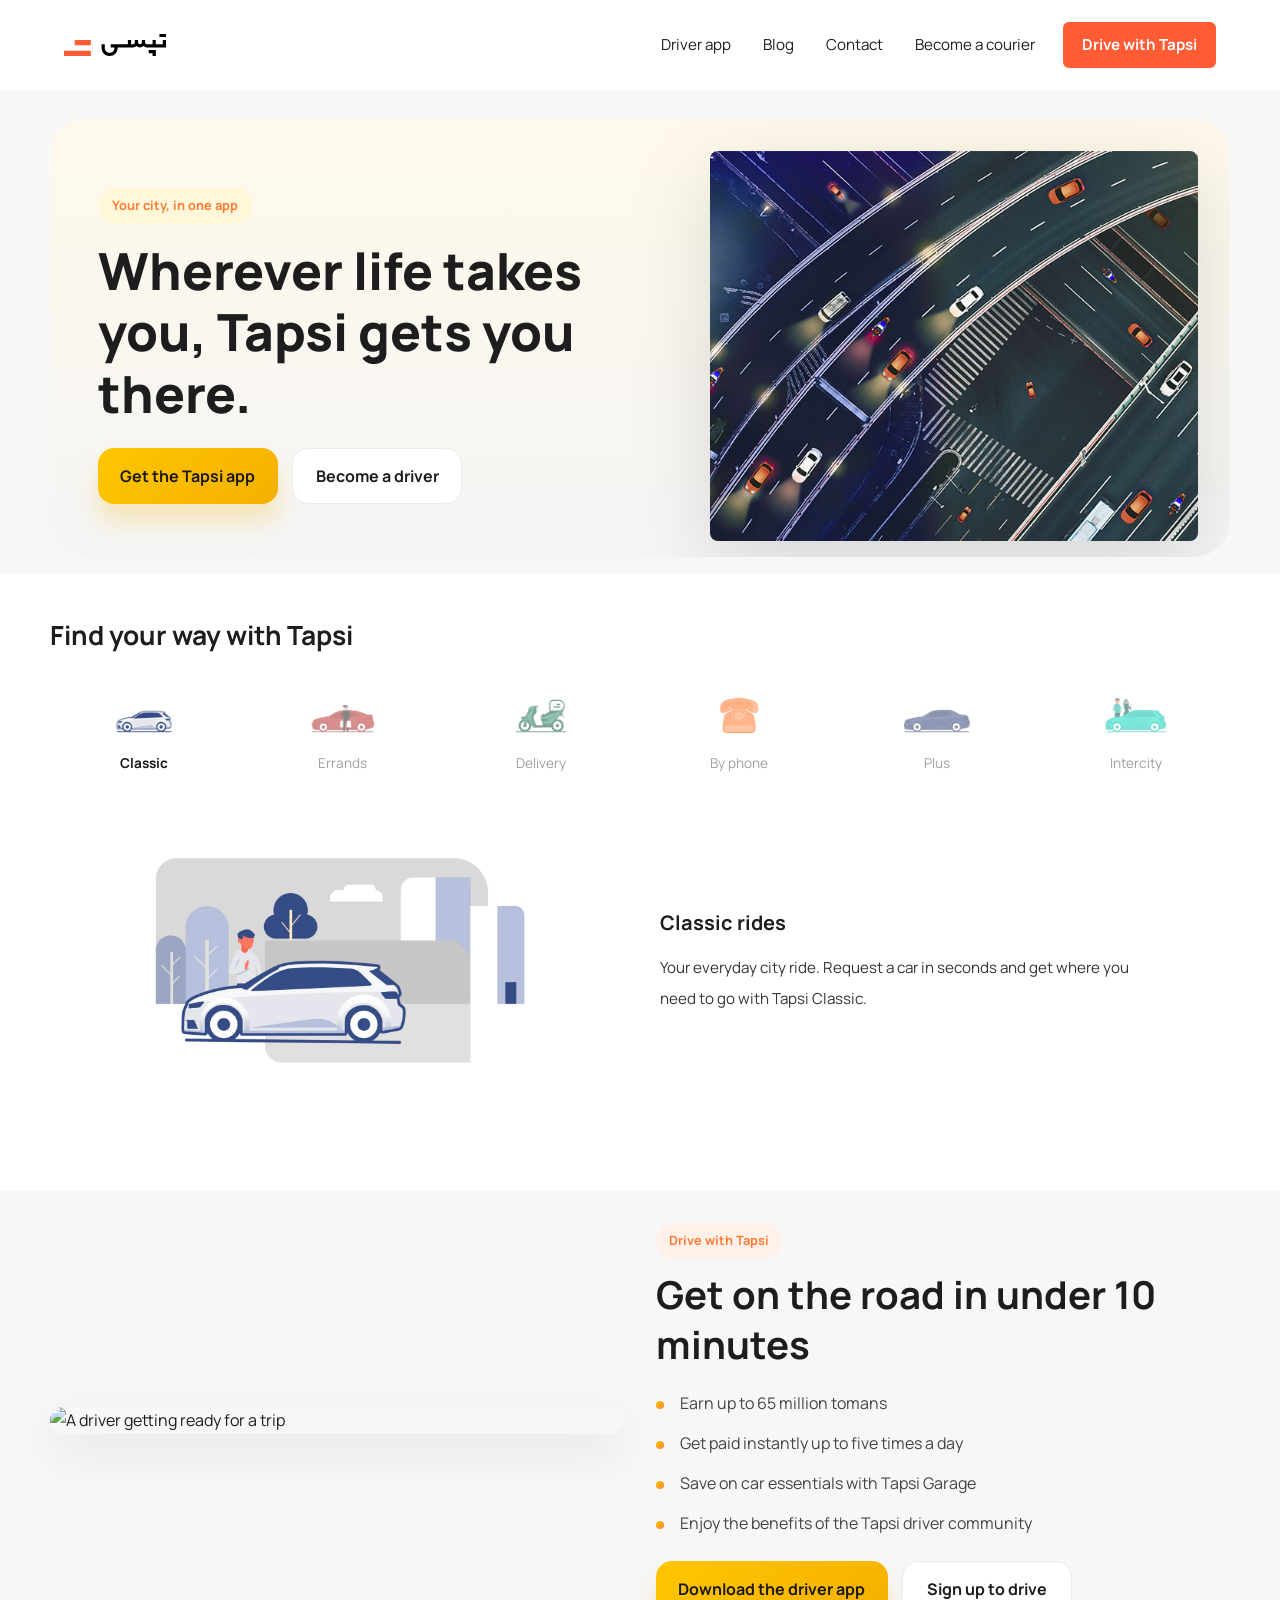
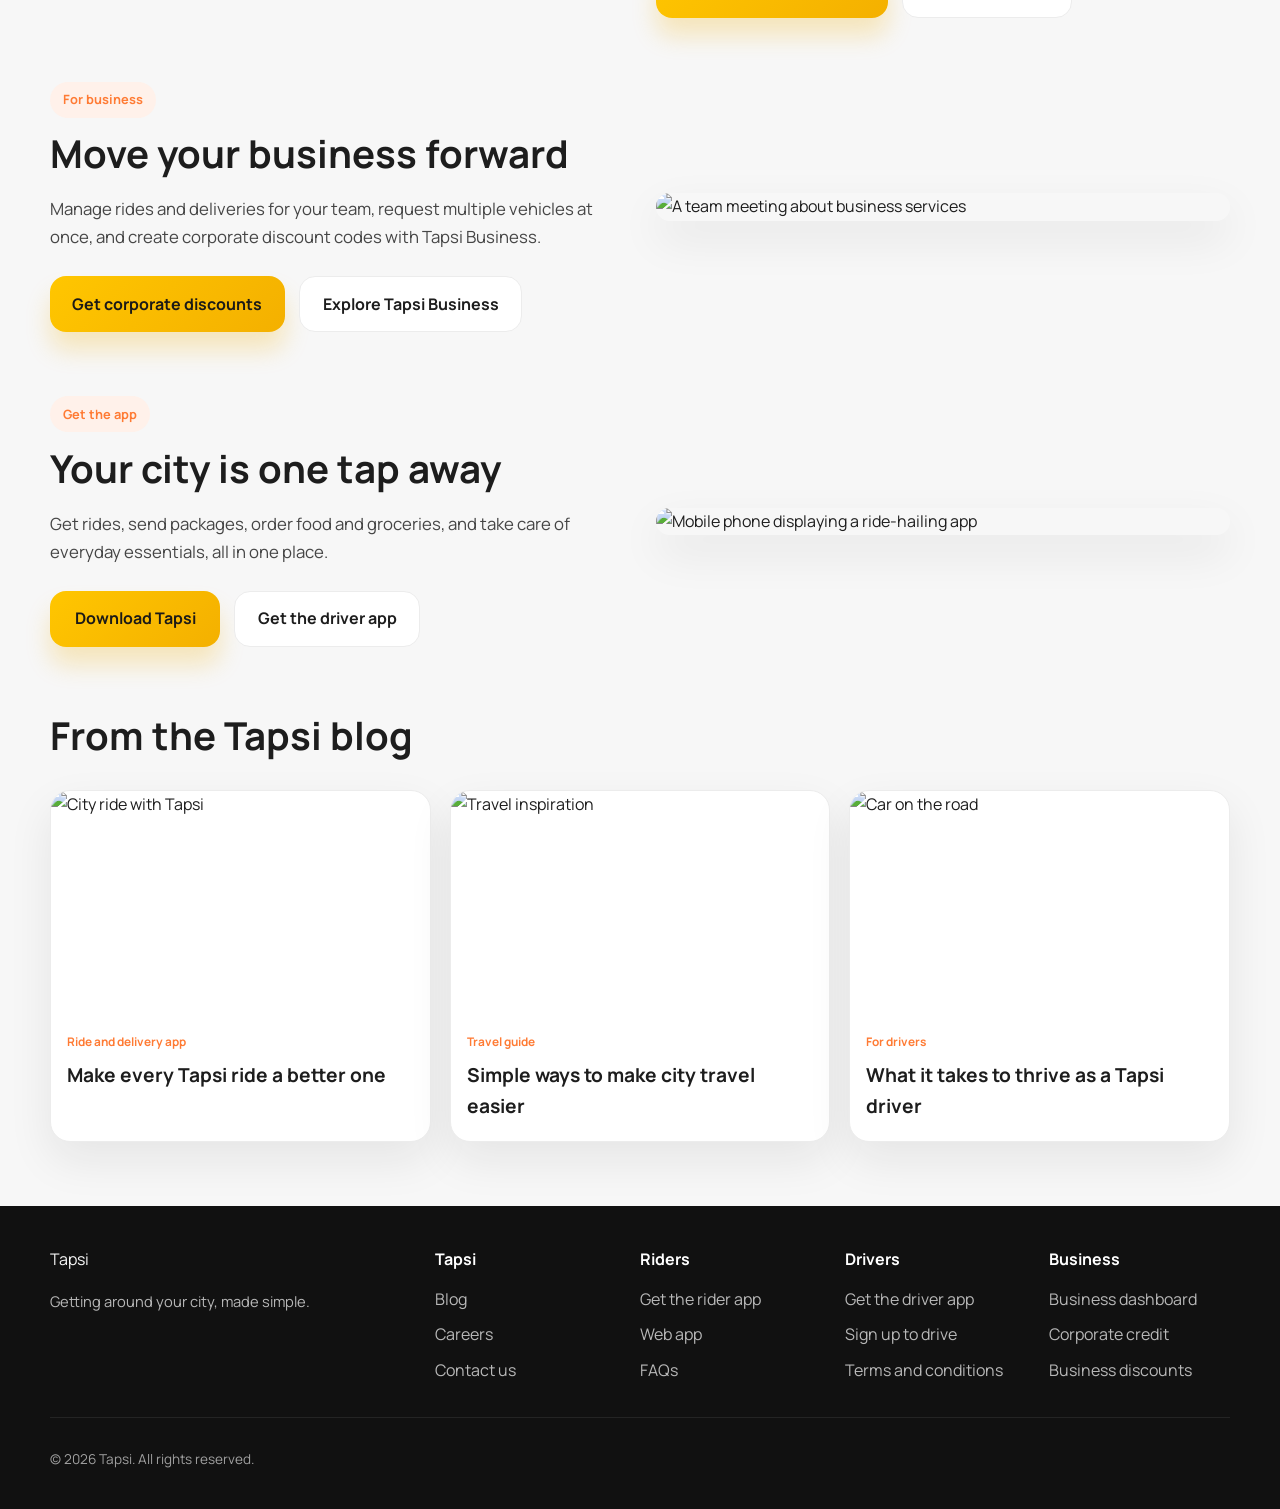
==== commit c7f0a249: "Translate Tapsi landing page to English" ====
--- a/index.html
+++ b/index.html
@@ -1,38 +1,39 @@
 <!DOCTYPE html>
-<html lang="fa" dir="rtl">
+<html lang="en" dir="ltr">
   <head>
     <meta charset="UTF-8" />
     <meta name="viewport" content="width=device-width, initial-scale=1.0" />
     <meta
       name="description"
-      content="تپسی، خدمات درخواست خودرو و سفرهای شهری با اپلیکیشن سریع و امن"
+      content="Ride across the city with Tapsi. Book a ride, send a package, or get around with ease."
     />
     <link rel="icon" type="image/svg+xml" href="./assets/images/favicon.svg" />
-    <title>تپسی | سوپر اپلیکیشن حمل‌ونقل</title>
+    <title>Tapsi | Move your city</title>
     <style>
-      @import url("https://fonts.googleapis.com/css2?family=Vazirmatn:wght@400;500;600;700;800&display=swap");
+      @import url("https://fonts.googleapis.com/css2?family=Manrope:wght@400;500;600;700;800&display=swap");
+    </style>
     </style>
     <link rel="stylesheet" href="./css/style.css" />
   </head>
   <body>
     <header class="site-header">
       <div class="container header__inner">
-        <a href="#" class="brand" aria-label="تپسی">
-          <img src="./assets/images/logo.svg" alt="تپسی" />
+        <a href="#" class="brand" aria-label="Tapsi home">
+          <img src="./assets/images/logo.svg" alt="Tapsi" />
         </a>
 
-        <button class="nav__toggler" type="button" aria-label="باز کردن منو" aria-expanded="false" aria-controls="primary-navigation">
+        <button class="nav__toggler" type="button" aria-label="Open menu" aria-expanded="false" aria-controls="primary-navigation">
           <span></span>
           <span></span>
           <span></span>
         </button>
 
-        <nav class="nav" id="primary-navigation" aria-label="منوی اصلی">
-          <a href="https://tapsi.ir/drivers/dl">دانلود اپلیکیشن رانندگان</a>
-          <a href="https://blog.tapsi.ir/">بلاگ</a>
-          <a href="https://tapsi.ir/contact">تماس با ما</a>
-          <a href="https://join.tapsi.ir/biker?utm_source=Homepage&amp;utm_medium=Biker-Header&amp;utm_campaign=B-ACQ">ثبت‌نام راننده موتور</a>
-          <a href="https://join.tapsi.ir/driver?utm_source=Homepage&amp;utm_medium=Driver-Header&amp;utm_campaign=D-ACQ" class="nav__download">ثبت‌نام راننده خودرو</a>
+        <nav class="nav" id="primary-navigation" aria-label="Main navigation">
+          <a href="https://tapsi.ir/drivers/dl">Driver app</a>
+          <a href="https://blog.tapsi.ir/">Blog</a>
+          <a href="https://tapsi.ir/contact">Contact</a>
+          <a href="https://join.tapsi.ir/biker?utm_source=Homepage&amp;utm_medium=Biker-Header&amp;utm_campaign=B-ACQ">Become a courier</a>
+          <a href="https://join.tapsi.ir/driver?utm_source=Homepage&amp;utm_medium=Driver-Header&amp;utm_campaign=D-ACQ" class="nav__download">Drive with Tapsi</a>
         </nav>
       </div>
     </header>
@@ -41,18 +42,18 @@
       <section class="hero">
         <div class="container hero__inner">
           <div class="hero__content">
-            <span class="hero__badge">سوپر اپلیکیشن</span>
-            <h1>با سوپر اپلیکیشن تپسی، زندگی به فرمان توست.</h1>
+            <span class="hero__badge">Your city, in one app</span>
+            <h1>Wherever life takes you, Tapsi gets you there.</h1>
             <div class="hero__actions">
-              <a href="#" class="btn btn--primary">دانلود اپلیکیشن مسافران</a>
-              <a href="#" class="btn btn--secondary">ثبت‌نام راننده</a>
-            </div>
-          </div>
-
-          <div class="hero__visual" aria-label="تصویر اصلی تپسی">
+              <a href="#download" class="btn btn--primary">Get the Tapsi app</a>
+              <a href="https://join.tapsi.ir/driver" class="btn btn--secondary">Become a driver</a>
+            </div>
+          </div>
+
+          <div class="hero__visual" aria-label="Tapsi rides across the city">
             <img
-              src="https://images.unsplash.com/photo-1551818255-e6e10975bc17?auto=format&fit=crop&w=1000&q=80"
-              alt="اپلیکیشن تپسی"
+              src="./assets/images/banner.jpg"
+              alt="Aerial view of a busy city road at night"
             />
           </div>
         </div>
@@ -61,56 +62,56 @@
       <section class="services" id="services">
         <div class="container services__inner">
           <div class="section-heading">
-            <h2>سرویس‌های تپسی</h2>
-          </div>
-
-          <div class="service-tabs" role="tablist" aria-label="سرویس‌های تپسی">
-            <button class="service-tab" id="service-classic" type="button" role="tab" aria-selected="false" aria-controls="service-panel" tabindex="-1" data-title="تپسی کلاسیک" data-description="برای سفرهای روزمره شهری، تپسی کلاسیک راهی ساده و سریع برای درخواست خودرو است." data-image="./assets/images/illus-classic.webp" data-alt="خودروی سرویس تپسی کلاسیک">
+            <h2>Find your way with Tapsi</h2>
+          </div>
+
+          <div class="service-tabs" role="tablist" aria-label="Tapsi services">
+            <button class="service-tab" id="service-classic" type="button" role="tab" aria-selected="true" aria-controls="service-panel" tabindex="0" data-title="Classic rides" data-description="Your everyday city ride. Request a car in seconds and get where you need to go with Tapsi Classic." data-image="./assets/images/illus-classic.webp" data-alt="Car for Tapsi Classic rides">
               <img src="./assets/images/cc-classic.png" alt="" />
-              <span>کلاسیک</span>
-            </button>
-            <button class="service-tab" id="service-hamyar" type="button" role="tab" aria-selected="false" aria-controls="service-panel" tabindex="-1" data-title="تپسی همیار" data-description="با تپسی همیار، انجام خریدها و کارهای روزمره را به همراهان تپسی بسپارید." data-image="./assets/images/illus-hamyar.png" data-alt="تصویرسازی سرویس تپسی همیار">
+              <span>Classic</span>
+            </button>
+            <button class="service-tab" id="service-hamyar" type="button" role="tab" aria-selected="false" aria-controls="service-panel" tabindex="-1" data-title="Errand help" data-description="Let a Tapsi helper take care of everyday errands and shopping while you focus on what matters." data-image="./assets/images/illus-hamyar.png" data-alt="Tapsi helper service illustration">
               <img src="./assets/images/cc-hamyar.png" alt="" />
-              <span>همیار</span>
-            </button>
-            <button class="service-tab" id="service-package" type="button" role="tab" aria-selected="false" aria-controls="service-panel" tabindex="-1" data-title="ارسال بسته" data-description="بسته‌ها و مرسوله‌های خود را سریع و مطمئن، با سرویس ارسال بسته تپسی به مقصد برسانید." data-image="./assets/images/illus-motopeyk.png" data-alt="پیک موتوری تپسی در حال ارسال بسته">
+              <span>Errands</span>
+            </button>
+            <button class="service-tab" id="service-package" type="button" role="tab" aria-selected="false" aria-controls="service-panel" tabindex="-1" data-title="Package delivery" data-description="Send packages across town quickly and reliably with Tapsi's delivery service." data-image="./assets/images/illus-motopeyk.png" data-alt="Tapsi courier delivering a package">
               <img src="./assets/images/cc-motopeyk.png" alt="" />
-              <span>ارسال بسته</span>
-            </button>
-            <button class="service-tab" id="service-phone" type="button" role="tab" aria-selected="true" aria-controls="service-panel" tabindex="0" data-title="تپسی تلفنی" data-description="سرویس تپسی تلفنی با ۱۶۳۰، این امکان را به شما می‌دهد که بدون نیاز به اینترنت و اپلیکیشن، درخواست خودرو بدهید. کافیست با شماره ۱۶۳۰ تماس بگیرید." data-image="" data-alt="">
+              <span>Delivery</span>
+            </button>
+            <button class="service-tab" id="service-phone" type="button" role="tab" aria-selected="false" aria-controls="service-panel" tabindex="-1" data-title="Book by phone" data-description="No internet or app? Call 1630 to request a Tapsi ride by phone." data-image="" data-alt="">
               <img src="./assets/images/cc-tel.png" alt="" />
-              <span>تلفنی</span>
-            </button>
-            <button class="service-tab" id="service-plus" type="button" role="tab" aria-selected="false" aria-controls="service-panel" tabindex="-1" data-title="تپسی پلاس" data-description="با خودروهای باکیفیت‌تر و رانندگان حرفه‌ای، تجربه‌ای راحت‌تر از سفر شهری داشته باشید." data-image="./assets/images/illus-plus.png" data-alt="خودروی سرویس تپسی پلاس">
+              <span>By phone</span>
+            </button>
+            <button class="service-tab" id="service-plus" type="button" role="tab" aria-selected="false" aria-controls="service-panel" tabindex="-1" data-title="Tapsi Plus" data-description="Enjoy a more comfortable city ride with premium cars and experienced drivers." data-image="./assets/images/illus-plus.png" data-alt="Car for Tapsi Plus rides">
               <img src="./assets/images/cc-plus.png" alt="" />
-              <span>پلاس</span>
-            </button>
-            <button class="service-tab" id="service-intercity" type="button" role="tab" aria-selected="false" aria-controls="service-panel" tabindex="-1" data-title="تپسی بین‌شهری" data-description="با تپسی بین‌شهری، سفرهای خود را با آسودگی و اطمینان بیشتری برنامه‌ریزی کنید." data-image="./assets/images/illus-line.png" data-alt="خودروی سرویس بین‌شهری تپسی">
+              <span>Plus</span>
+            </button>
+            <button class="service-tab" id="service-intercity" type="button" role="tab" aria-selected="false" aria-controls="service-panel" tabindex="-1" data-title="Intercity rides" data-description="Plan your trips between cities with the comfort and confidence of Tapsi." data-image="./assets/images/illus-line.png" data-alt="Car for Tapsi intercity rides">
               <img src="./assets/images/cc-line.png" alt="" />
-              <span>بین‌شهری</span>
-            </button>
-          </div>
-
-          <div class="service-panel" id="service-panel" role="tabpanel" aria-labelledby="service-phone">
+              <span>Intercity</span>
+            </button>
+          </div>
+
+          <div class="service-panel" id="service-panel" role="tabpanel" aria-labelledby="service-classic">
             <div class="service-panel__visual">
-              <div class="phone-art" aria-label="تصویرسازی تماس با شماره ۱۶۳۰">
+              <div class="phone-art" aria-label="Illustration of calling Tapsi" hidden>
                 <div class="phone-art__device">
-                  <div class="phone-art__status"><span>۱۹:۰۲</span><span>● ◔ ▰</span></div>
-                  <div class="phone-art__number">۱۶۳۰</div>
+                  <div class="phone-art__status"><span>19:02</span><span>● ◔ ▰</span></div>
+                  <div class="phone-art__number">1630</div>
                   <div class="phone-art__keypad" aria-hidden="true">
-                    <span>۱</span><span>۲</span><span>۳</span>
-                    <span>۴</span><span>۵</span><span>۶</span>
-                    <span>۷</span><span>۸</span><span>۹</span>
-                    <span>*</span><span>۰</span><span>#</span>
+                    <span>1</span><span>2</span><span>3</span>
+                    <span>4</span><span>5</span><span>6</span>
+                    <span>7</span><span>8</span><span>9</span>
+                    <span>*</span><span>0</span><span>#</span>
                   </div>
-                  <span class="phone-art__call">تماس</span>
+                  <span class="phone-art__call">Call</span>
                 </div>
               </div>
-              <img class="service-panel__image" src="" alt="" hidden />
+              <img class="service-panel__image" src="./assets/images/illus-classic.webp" alt="Car for Tapsi Classic rides" />
             </div>
             <div class="service-panel__content">
-              <h3 id="service-title">تپسی تلفنی</h3>
-              <p id="service-description">سرویس تپسی تلفنی با ۱۶۳۰، این امکان را به شما می‌دهد که بدون نیاز به اینترنت و اپلیکیشن، درخواست خودرو بدهید. کافیست با شماره ۱۶۳۰ تماس بگیرید.</p>
+              <h3 id="service-title">Classic rides</h3>
+              <p id="service-description">Your everyday city ride. Request a car in seconds and get where you need to go with Tapsi Classic.</p>
             </div>
           </div>
         </div>
@@ -118,85 +119,83 @@
 
       <section class="driver container">
         <div class="driver__image">
-          <img src="https://images.unsplash.com/photo-1520607162513-77705c0f0d4a?auto=format&fit=crop&w=1000&q=80" alt="ثبت‌نام راننده" />
+          <img src="https://images.unsplash.com/photo-1520607162513-77705c0f0d4a?auto=format&fit=crop&w=1000&q=80" alt="A driver getting ready for a trip" />
         </div>
         <div class="driver__content">
-          <span class="section-kicker">ثبت‌نام راننده</span>
-          <h2>در کمتر از ۱۰ دقیقه ثبت‌نام کنید</h2>
+          <span class="section-kicker">Drive with Tapsi</span>
+          <h2>Get on the road in under 10 minutes</h2>
           <ul class="feature-list">
-            <li>کسب درآمد بالا تا ۶۵ میلیون تومان</li>
-            <li>۵ مرتبه تسویه آنی در روز</li>
-            <li>تخفیف لوازم مصرفی خودرو از تپسی گاراژ</li>
-            <li>استفاده از امکانات باشگاه سفیران تپسی</li>
+            <li>Earn up to 65 million tomans</li>
+            <li>Get paid instantly up to five times a day</li>
+            <li>Save on car essentials with Tapsi Garage</li>
+            <li>Enjoy the benefits of the Tapsi driver community</li>
           </ul>
           <div class="driver__actions">
-            <a href="#" class="btn btn--primary">دانلود برنامه رانندگان</a>
-            <a href="#" class="btn btn--secondary">ثبت‌نام راننده خودرو</a>
+            <a href="https://tapsi.ir/drivers/dl" class="btn btn--primary">Download the driver app</a>
+            <a href="https://join.tapsi.ir/driver" class="btn btn--secondary">Sign up to drive</a>
           </div>
         </div>
       </section>
 
       <section class="business container">
         <div class="business__content">
-          <span class="section-kicker">خدمات کسب‌وکارها</span>
-          <h2>خدمات ویژه کسب‌وکارها</h2>
+          <span class="section-kicker">For business</span>
+          <h2>Move your business forward</h2>
           <p>
-            شما می‌توانید از امکانات ویژه تپسی برای کسب‌وکارها مانند درخواست نامحدود خودرو و
-            پیک به‌صورت همزمان و ایجاد کد تخفیف سازمانی استفاده کنید.
+            Manage rides and deliveries for your team, request multiple vehicles at once, and create corporate discount codes with Tapsi Business.
           </p>
           <div class="business__actions">
-            <a href="#" class="btn btn--primary">خرید کد تخفیف سازمانی</a>
-            <a href="#" class="btn btn--secondary">پنل سازمانی تپسی</a>
+            <a href="#" class="btn btn--primary">Get corporate discounts</a>
+            <a href="#" class="btn btn--secondary">Explore Tapsi Business</a>
           </div>
         </div>
         <div class="business__image">
-          <img src="https://images.unsplash.com/photo-1552664730-d307ca884978?auto=format&fit=crop&w=1000&q=80" alt="خدمات ویژه کسب‌وکارها" />
-        </div>
-      </section>
-
-      <section class="download-app container">
+          <img src="https://images.unsplash.com/photo-1552664730-d307ca884978?auto=format&fit=crop&w=1000&q=80" alt="A team meeting about business services" />
+        </div>
+      </section>
+
+      <section class="download-app container" id="download">
         <div class="download-app__content">
-          <span class="section-kicker">نصب تپسی</span>
-          <h2>همین حالا تپسی را نصب کن!</h2>
+          <span class="section-kicker">Get the app</span>
+          <h2>Your city is one tap away</h2>
           <p>
-            با نصب سوپر اپلیکیشن تپسی می‌توانید علاوه بر درخواست خودرو، از سرویس‌های ارسال
-            بسته، سفارش غذا، خرید، سوپرمارکت و داروخانه نیز استفاده کنید.
+            Get rides, send packages, order food and groceries, and take care of everyday essentials, all in one place.
           </p>
           <div class="driver__actions">
-            <a href="#" class="btn btn--primary">دانلود اپلیکیشن تپسی</a>
-            <a href="#" class="btn btn--secondary">دانلود اپلیکیشن رانندگان</a>
+            <a href="https://tapsi.ir/" class="btn btn--primary">Download Tapsi</a>
+            <a href="https://tapsi.ir/drivers/dl" class="btn btn--secondary">Get the driver app</a>
           </div>
         </div>
         <div class="download-app__image">
-          <img src="https://images.unsplash.com/photo-1512941937669-90a1b58e7e9c?auto=format&fit=crop&w=1000&q=80" alt="دانلود اپلیکیشن تپسی" />
+          <img src="https://images.unsplash.com/photo-1512941937669-90a1b58e7e9c?auto=format&fit=crop&w=1000&q=80" alt="Mobile phone displaying a ride-hailing app" />
         </div>
       </section>
 
       <section class="blog container">
         <div class="section-heading">
-          <h2>تازه‌ترین‌های وبلاگ تپسی</h2>
+          <h2>From the Tapsi blog</h2>
         </div>
 
         <div class="blog-grid">
           <article class="blog-card">
-            <img src="https://images.unsplash.com/photo-1551739440-5dd934d3a94a?auto=format&fit=crop&w=900&q=80" alt="وبلاگ تپسی" />
+            <img src="https://images.unsplash.com/photo-1551739440-5dd934d3a94a?auto=format&fit=crop&w=900&q=80" alt="City ride with Tapsi" />
             <div class="blog-card__body">
-              <span>اپلیکیشن درخواست خودرو و پیک</span>
-              <h3>چطور از خدمات تپسی بهتر استفاده کنیم؟</h3>
+              <span>Ride and delivery app</span>
+              <h3>Make every Tapsi ride a better one</h3>
             </div>
           </article>
           <article class="blog-card">
-            <img src="https://images.unsplash.com/photo-1493246507139-91e8fad9978e?auto=format&fit=crop&w=900&q=80" alt="پیشنهادهای سفر" />
+            <img src="https://images.unsplash.com/photo-1493246507139-91e8fad9978e?auto=format&fit=crop&w=900&q=80" alt="Travel inspiration" />
             <div class="blog-card__body">
-              <span>راهنمای سفر</span>
-              <h3>نکات مهم برای سفرهای شهری و راحت‌تر</h3>
+              <span>Travel guide</span>
+              <h3>Simple ways to make city travel easier</h3>
             </div>
           </article>
           <article class="blog-card">
-            <img src="https://images.unsplash.com/photo-1503376780353-7e6692767b70?auto=format&fit=crop&w=900&q=80" alt="خودرو و راننده" />
+            <img src="https://images.unsplash.com/photo-1503376780353-7e6692767b70?auto=format&fit=crop&w=900&q=80" alt="Car on the road" />
             <div class="blog-card__body">
-              <span>رانندگان</span>
-              <h3>چطور راننده موفق در تپسی شویم؟</h3>
+              <span>For drivers</span>
+              <h3>What it takes to thrive as a Tapsi driver</h3>
             </div>
           </article>
         </div>
@@ -206,47 +205,47 @@
     <footer class="site-footer">
       <div class="container footer__grid">
         <div class="footer__brand">
-          <a href="#" class="brand brand--footer" aria-label="تپسی">
+          <a href="#" class="brand brand--footer" aria-label="Tapsi home">
             <span class="brand__mark" aria-hidden="true">
               <svg viewBox="0 0 64 64" role="img" aria-hidden="true">
                 <circle cx="32" cy="32" r="30" fill="currentColor" opacity="0.12"></circle>
                 <path d="M19 20.5h26c5.2 0 9.2 4.1 9.2 9.2 0 4.8-3.6 8.7-8.2 9.1l-3.5.3 2.7 8.8h-5l-2.5-8.2h-9l-2.5 8.2h-5L23 39.1h-4.2V20.5Zm7.2 5.1v9.2h14.3c2.2 0 4-1.8 4-4 0-2.2-1.8-4-4-4H26.2Z" fill="currentColor"></path>
               </svg>
             </span>
-            <span class="brand__text">تپسی</span>
+            <span class="brand__text">Tapsi</span>
           </a>
-          <p>با تپسی، سفرهای شهری سریع‌تر و ساده‌تر می‌شوند.</p>
+          <p>Getting around your city, made simple.</p>
         </div>
 
         <div class="footer__links">
           <div>
-            <h4>تپسی</h4>
-            <a href="#">وبلاگ تپسی</a>
-            <a href="#">فرصت‌های شغلی</a>
-            <a href="#">تماس با ما</a>
-          </div>
-          <div>
-            <h4>مسافران</h4>
-            <a href="#">دانلود اپ مسافر</a>
-            <a href="#">نسخه وب</a>
-            <a href="#">پرسش‌های متداول</a>
-          </div>
-          <div>
-            <h4>رانندگان</h4>
-            <a href="#">دانلود اپ سفیر</a>
-            <a href="#">ثبت‌نام راننده</a>
-            <a href="#">شرایط و قوانین</a>
-          </div>
-          <div>
-            <h4>کسب‌وکارها</h4>
-            <a href="#">پنل سازمانی</a>
-            <a href="#">خرید کد اعتبار</a>
-            <a href="#">تخفیف سازمانی</a>
+            <h4>Tapsi</h4>
+            <a href="https://blog.tapsi.ir/">Blog</a>
+            <a href="#">Careers</a>
+            <a href="https://tapsi.ir/contact">Contact us</a>
+          </div>
+          <div>
+            <h4>Riders</h4>
+            <a href="#download">Get the rider app</a>
+            <a href="#">Web app</a>
+            <a href="#">FAQs</a>
+          </div>
+          <div>
+            <h4>Drivers</h4>
+            <a href="https://tapsi.ir/drivers/dl">Get the driver app</a>
+            <a href="https://join.tapsi.ir/driver">Sign up to drive</a>
+            <a href="#">Terms and conditions</a>
+          </div>
+          <div>
+            <h4>Business</h4>
+            <a href="#">Business dashboard</a>
+            <a href="#">Corporate credit</a>
+            <a href="#">Business discounts</a>
           </div>
         </div>
       </div>
       <div class="container footer__bottom">
-        <p>© ۱۴۰۳ تپسی. تمام حقوق مادی و معنوی محفوظ است.</p>
+        <p>© 2026 Tapsi. All rights reserved.</p>
       </div>
     </footer>
 
@@ -281,12 +280,13 @@
         tab.addEventListener('keydown', (event) => {
           if (event.key !== 'ArrowLeft' && event.key !== 'ArrowRight') return;
           event.preventDefault();
-          const direction = event.key === 'ArrowLeft' ? 1 : -1;
+          const direction = event.key === 'ArrowLeft' ? -1 : 1;
           const nextTab = serviceTabs[(index + direction + serviceTabs.length) % serviceTabs.length];
           nextTab.focus();
           selectService(nextTab);
         });
       });
+      selectService(serviceTabs.find((tab) => tab.getAttribute('aria-selected') === 'true'));
     </script>
   </body>
 </html>
--- a/css/style.css
+++ b/css/style.css
@@ -28,7 +28,7 @@
 
 body {
   margin: 0;
-  font-family: "Vazirmatn", sans-serif;
+  font-family: "Manrope", sans-serif;
   background: var(--color-bg);
   color: var(--color-text);
   line-height: 1.7;
@@ -76,7 +76,6 @@
   justify-content: space-between;
   min-height: 90px;
   gap: 2rem;
-  direction: rtl;
   position: relative;
 }
 
@@ -177,7 +176,7 @@
   font-size: clamp(2.2rem, 4vw, 4.5rem);
   line-height: 1.2;
   font-weight: 800;
-  letter-spacing: -0.02em;
+  letter-spacing: 0;
 }
 
 .hero__actions,
@@ -225,6 +224,9 @@
 
 .hero__visual img {
   width: min(100%, 620px);
+  aspect-ratio: 1.25;
+  object-fit: cover;
+  border-radius: 8px;
   filter: drop-shadow(0 22px 40px rgba(0, 0, 0, 0.12));
 }
 
@@ -340,9 +342,9 @@
 
 .service-panel__content {
   max-width: 470px;
-  justify-self: end;
-  direction: rtl;
-  text-align: right;
+  justify-self: start;
+  direction: ltr;
+  text-align: left;
 }
 
 .service-panel__content h3 {
@@ -476,7 +478,7 @@
 
 .feature-list li {
   position: relative;
-  padding-right: 1.5rem;
+  padding-left: 1.5rem;
   color: var(--color-text-soft);
   font-size: 1rem;
 }
@@ -484,7 +486,7 @@
 .feature-list li::before {
   content: "";
   position: absolute;
-  right: 0;
+  left: 0;
   top: 0.7em;
   width: 8px;
   height: 8px;
